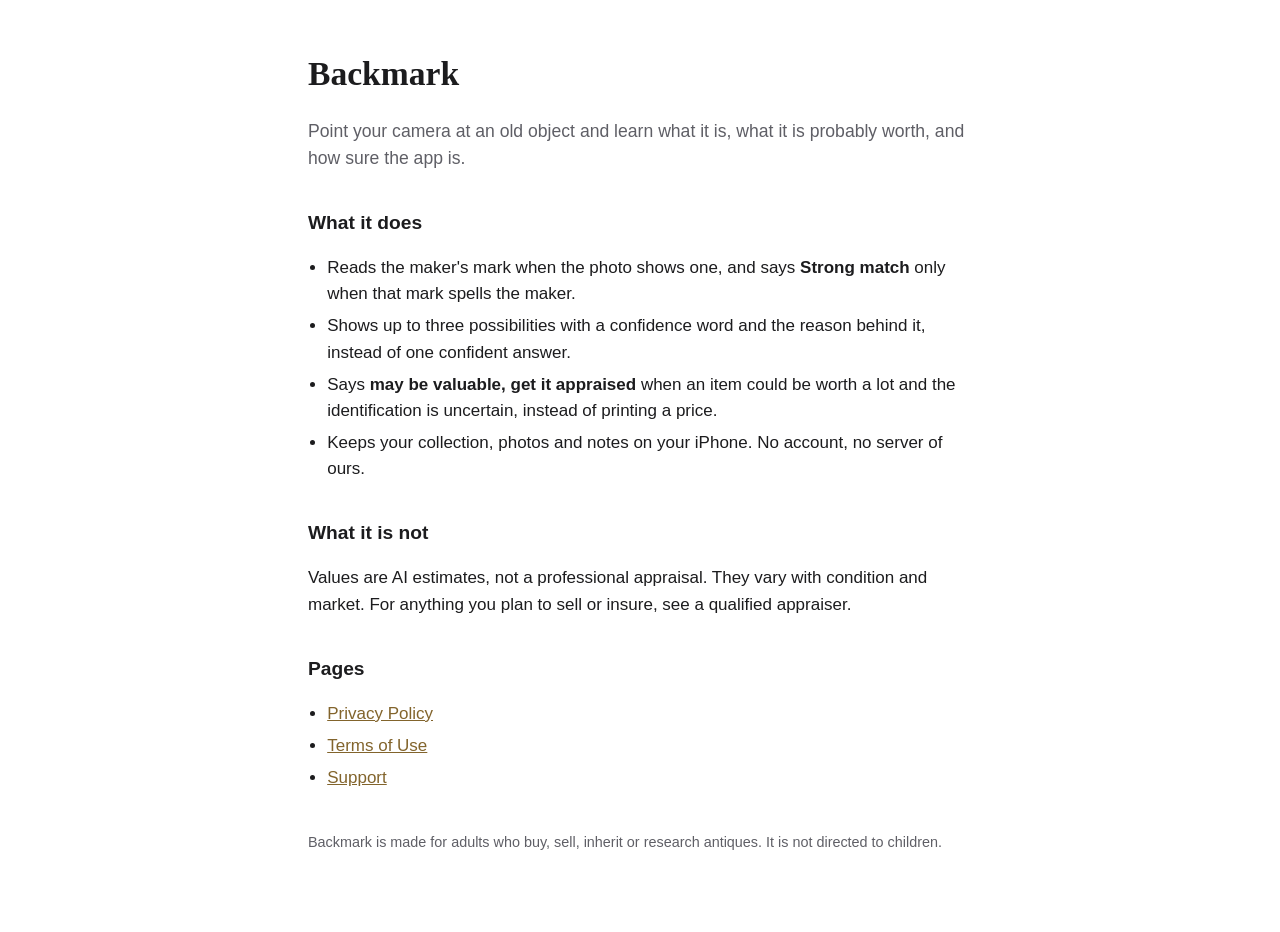
==== index.html @ 40e5ccbb "feat: add the Backmark website, privacy policy, terms and support pages Co-Authored-By: Claude Opus " ====
<!doctype html>
<html lang="en">
<head>
<meta charset="utf-8">
<meta name="viewport" content="width=device-width, initial-scale=1">
<title>Backmark: Antique Identifier</title>
<link rel="stylesheet" href="style.css">
</head>
<body>
<main>
  <h1>Backmark</h1>
  <p class="lead">Point your camera at an old object and learn what it is, what it is probably
  worth, and how sure the app is.</p>

  <h2>What it does</h2>
  <ul>
    <li>Reads the maker's mark when the photo shows one, and says <strong>Strong match</strong> only
      when that mark spells the maker.</li>
    <li>Shows up to three possibilities with a confidence word and the reason behind it, instead of
      one confident answer.</li>
    <li>Says <strong>may be valuable, get it appraised</strong> when an item could be worth a lot and
      the identification is uncertain, instead of printing a price.</li>
    <li>Keeps your collection, photos and notes on your iPhone. No account, no server of ours.</li>
  </ul>

  <h2>What it is not</h2>
  <p>Values are AI estimates, not a professional appraisal. They vary with condition and market.
  For anything you plan to sell or insure, see a qualified appraiser.</p>

  <h2>Pages</h2>
  <ul>
    <li><a href="privacy/">Privacy Policy</a></li>
    <li><a href="terms/">Terms of Use</a></li>
    <li><a href="support/">Support</a></li>
  </ul>

  <p class="footer">Backmark is made for adults who buy, sell, inherit or research antiques.
  It is not directed to children.</p>
</main>
</body>
</html>
---- style.css ----
:root {
  --ground: #ffffff;
  --text: #1c1c1e;
  --secondary: #5f5f66;
  --brass: #82642c;
  --rule: #e3e3e8;
}

@media (prefers-color-scheme: dark) {
  :root {
    --ground: #000000;
    --text: #f2f2f7;
    --secondary: #aeaeb2;
    --brass: #d4af6a;
    --rule: #2c2c2e;
  }
}

* { box-sizing: border-box; }

body {
  margin: 0;
  background: var(--ground);
  color: var(--text);
  font: 17px/1.55 -apple-system, BlinkMacSystemFont, "Segoe UI", Roboto, Helvetica, Arial, sans-serif;
  -webkit-text-size-adjust: 100%;
}

main {
  max-width: 44rem;
  margin: 0 auto;
  padding: 3rem 1.25rem 4rem;
}

h1 {
  font-family: "New York", Georgia, "Times New Roman", serif;
  font-size: 2.1rem;
  margin: 0 0 0.75rem;
}

h2 {
  font-size: 1.2rem;
  margin: 2.25rem 0 0.6rem;
}

h3 {
  font-size: 1rem;
  margin: 1.5rem 0 0.4rem;
}

p, li { color: var(--text); }

.lead { font-size: 1.1rem; color: var(--secondary); }

a { color: var(--brass); }

ul { padding-left: 1.2rem; }

li { margin: 0.35rem 0; }

table {
  border-collapse: collapse;
  width: 100%;
  margin: 1rem 0;
  font-size: 0.95rem;
}

th, td {
  text-align: left;
  padding: 0.5rem 0.6rem;
  border-bottom: 1px solid var(--rule);
  vertical-align: top;
}

.updated, .footer {
  color: var(--secondary);
  font-size: 0.9rem;
  margin-top: 2.5rem;
}

.back { display: inline-block; margin-bottom: 1.5rem; font-size: 0.95rem; }
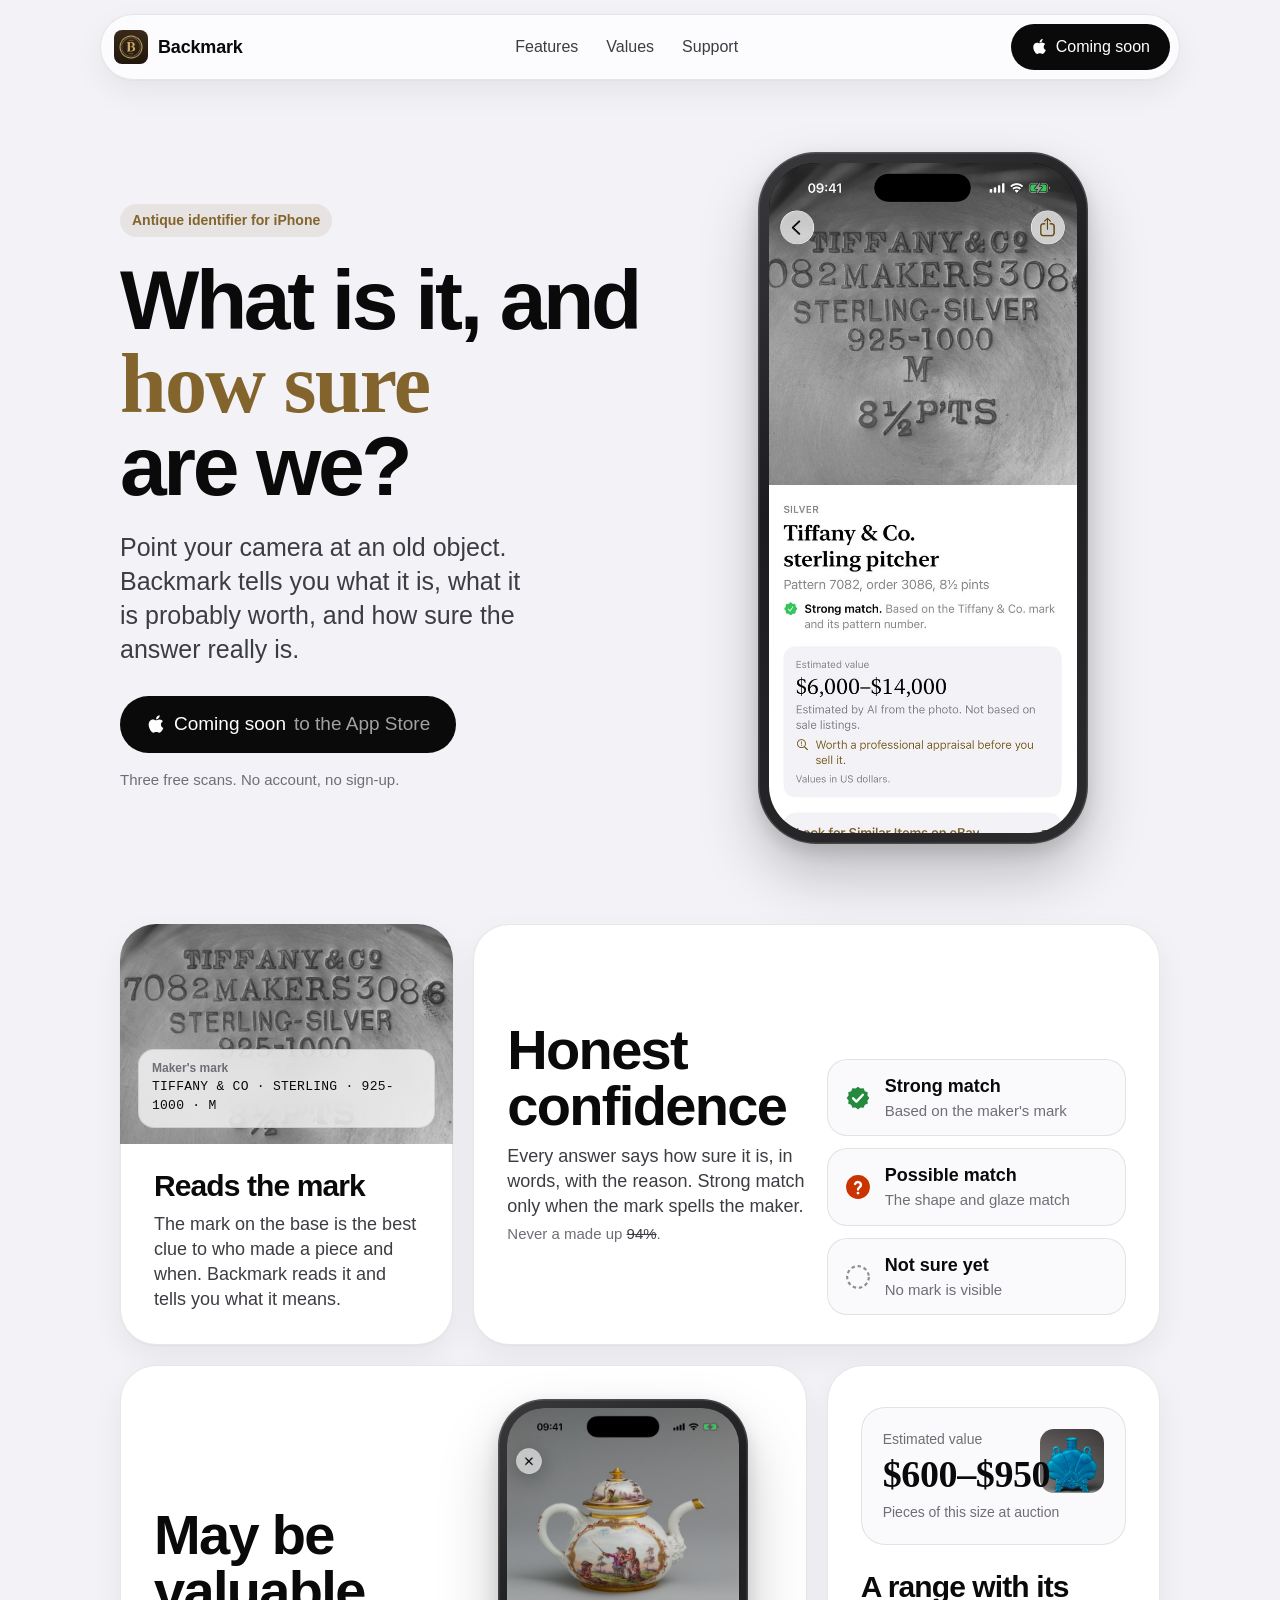
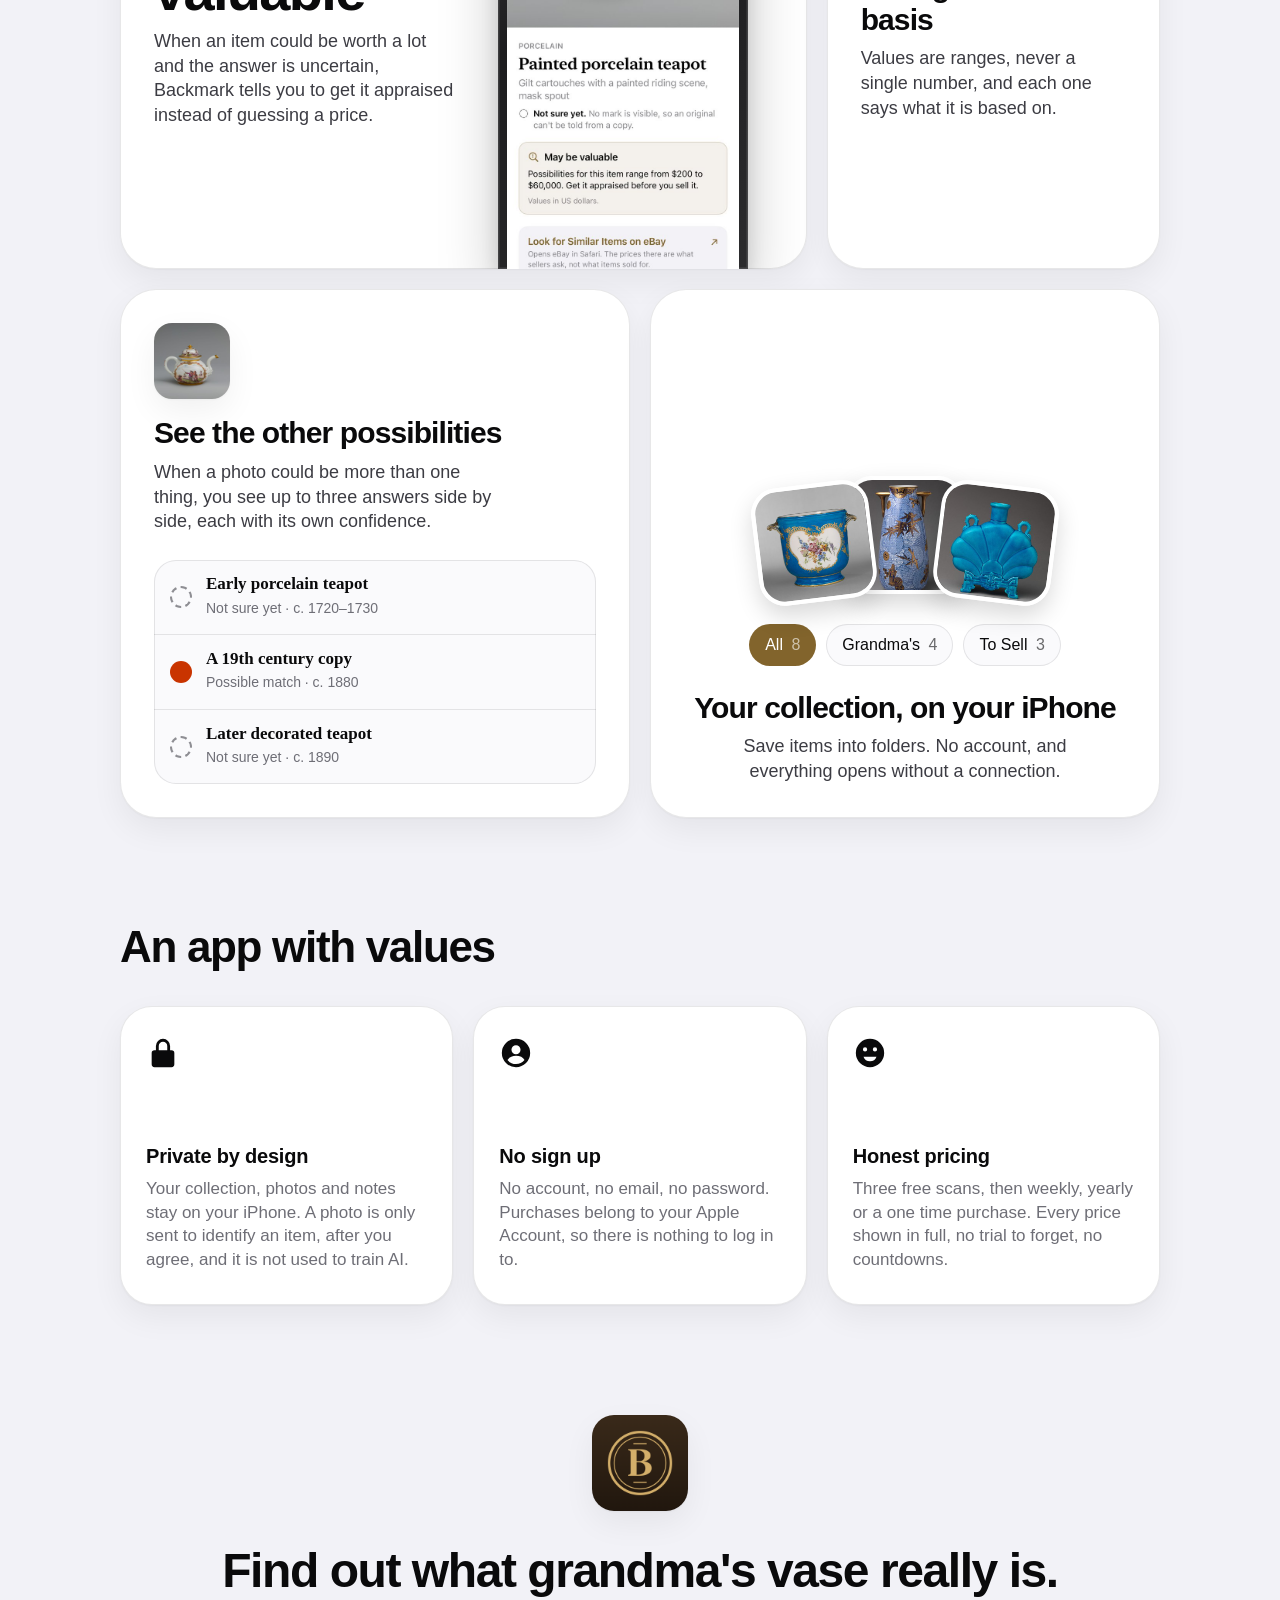
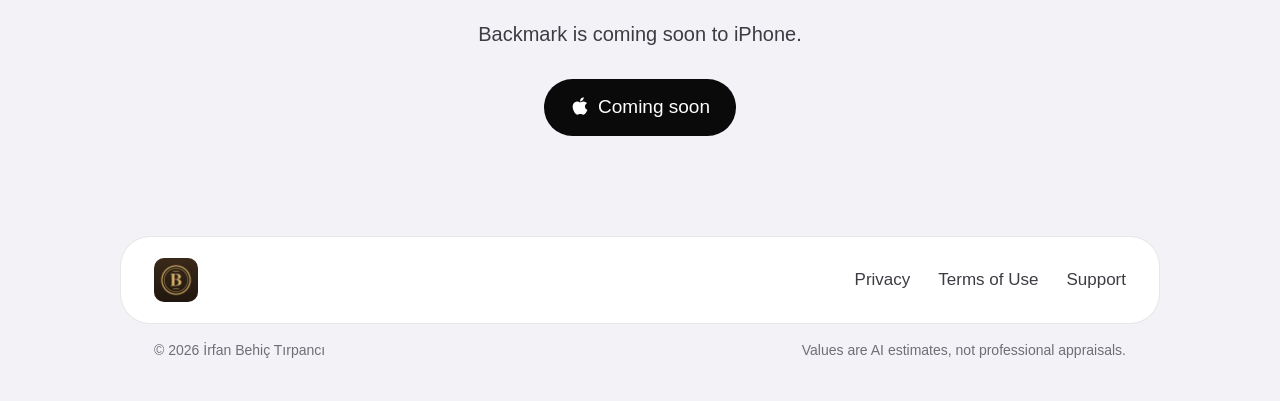
==== commit 8011947e: "feat: redesign the website with a hero, feature tiles and matching legal pages Co-Authored-By: Claud" ====
--- a/index.html
+++ b/index.html
@@ -1,41 +1,193 @@
 <!doctype html>
-<html lang="en">
+<html lang="en" class="no-js">
 <head>
 <meta charset="utf-8">
 <meta name="viewport" content="width=device-width, initial-scale=1">
 <title>Backmark: Antique Identifier</title>
-<link rel="stylesheet" href="style.css">
+<meta name="description" content="Point your camera at an old object and learn what it is, what it is probably worth, and how sure the app is. No account, and your collection stays on your iPhone.">
+<link rel="canonical" href="https://irfanbehic.github.io/backmark/">
+<meta name="theme-color" content="#f2f2f7" media="(prefers-color-scheme: light)">
+<meta name="theme-color" content="#000000" media="(prefers-color-scheme: dark)">
+<meta property="og:type" content="website">
+<meta property="og:title" content="Backmark: Antique Identifier">
+<meta property="og:description" content="What it is, what it is probably worth, and how sure the answer is.">
+<meta property="og:url" content="https://irfanbehic.github.io/backmark/">
+<meta property="og:image" content="https://irfanbehic.github.io/backmark/assets/icon-512.png">
+<meta name="twitter:card" content="summary">
+<link rel="icon" href="assets/icon-180.png" type="image/png">
+<link rel="apple-touch-icon" href="assets/icon-180.png">
+<link rel="stylesheet" href="assets/style.css">
+<script>document.documentElement.classList.remove("no-js")</script>
 </head>
 <body>
+
+<header class="nav">
+  <div class="nav__bar">
+    <a class="brand" href="./"><img src="assets/icon-180.png" alt="" width="34" height="34">Backmark</a>
+    <nav class="nav__links" aria-label="Main">
+      <a href="#features">Features</a>
+      <a href="#values">Values</a>
+      <a href="support/">Support</a>
+    </nav>
+    <span class="store" role="img" aria-label="Coming soon to the App Store">
+      <svg viewBox="0 0 384 512" aria-hidden="true"><path d="M318.7 268.7c-.2-36.7 16.4-64.4 50-84.8-18.8-26.9-47.2-41.7-84.7-44.6-35.5-2.8-74.3 20.7-88.5 20.7-15 0-49.4-19.7-76.4-19.7C63.3 141.2 4 184.8 4 273.5q0 39.3 14.4 81.2c12.8 36.7 59 126.7 107.2 125.2 25.2-.6 43-17.9 75.8-17.9 31.8 0 48.3 17.9 76.4 17.9 48.6-.7 90.4-82.5 102.6-119.3-65.2-30.7-61.7-90-61.7-91.9zm-56.6-164.2c27.3-32.4 24.8-61.9 24-72.5-24.1 1.4-52 16.4-67.9 34.9-17.5 19.8-27.8 44.3-25.6 71.9 26.1 2 49.9-11.4 69.5-34.3z"/></svg>
+      Coming soon
+    </span>
+  </div>
+</header>
+
 <main>
-  <h1>Backmark</h1>
-  <p class="lead">Point your camera at an old object and learn what it is, what it is probably
-  worth, and how sure the app is.</p>
 
-  <h2>What it does</h2>
-  <ul>
-    <li>Reads the maker's mark when the photo shows one, and says <strong>Strong match</strong> only
-      when that mark spells the maker.</li>
-    <li>Shows up to three possibilities with a confidence word and the reason behind it, instead of
-      one confident answer.</li>
-    <li>Says <strong>may be valuable, get it appraised</strong> when an item could be worth a lot and
-      the identification is uncertain, instead of printing a price.</li>
-    <li>Keeps your collection, photos and notes on your iPhone. No account, no server of ours.</li>
-  </ul>
+  <section class="hero">
+    <div class="shell hero__grid">
+      <div class="reveal">
+        <span class="eyebrow">Antique identifier for iPhone</span>
+        <h1>What is it, and <em>how sure</em> are&nbsp;we?</h1>
+        <p class="lead">Point your camera at an old object. Backmark tells you what it is, what it is probably worth, and how sure the answer really is.</p>
+        <span class="store store--large" role="img" aria-label="Coming soon to the App Store">
+          <svg viewBox="0 0 384 512" aria-hidden="true"><path d="M318.7 268.7c-.2-36.7 16.4-64.4 50-84.8-18.8-26.9-47.2-41.7-84.7-44.6-35.5-2.8-74.3 20.7-88.5 20.7-15 0-49.4-19.7-76.4-19.7C63.3 141.2 4 184.8 4 273.5q0 39.3 14.4 81.2c12.8 36.7 59 126.7 107.2 125.2 25.2-.6 43-17.9 75.8-17.9 31.8 0 48.3 17.9 76.4 17.9 48.6-.7 90.4-82.5 102.6-119.3-65.2-30.7-61.7-90-61.7-91.9zm-56.6-164.2c27.3-32.4 24.8-61.9 24-72.5-24.1 1.4-52 16.4-67.9 34.9-17.5 19.8-27.8 44.3-25.6 71.9 26.1 2 49.9-11.4 69.5-34.3z"/></svg>
+          Coming soon <small>to the App Store</small>
+        </span>
+        <p class="hero__note">Three free scans. No account, no sign-up.</p>
+      </div>
+      <div class="phone reveal" data-delay="120">
+        <img src="assets/shot-result.jpg" width="600" height="1304" alt="A result for a silver pitcher: Strong match, based on the maker's mark and its pattern number, with an estimated value of $6,000 to $14,000.">
+      </div>
+    </div>
+  </section>
 
-  <h2>What it is not</h2>
-  <p>Values are AI estimates, not a professional appraisal. They vary with condition and market.
-  For anything you plan to sell or insure, see a qualified appraiser.</p>
+  <section id="features" class="shell">
+    <div class="bento">
 
-  <h2>Pages</h2>
-  <ul>
-    <li><a href="privacy/">Privacy Policy</a></li>
-    <li><a href="terms/">Terms of Use</a></li>
-    <li><a href="support/">Support</a></li>
-  </ul>
+      <article class="tile tile--2 reveal">
+        <div class="mark">
+          <img src="assets/photo-mark.jpg" alt="" loading="lazy">
+          <div class="mark__read"><b>Maker's mark</b>TIFFANY &amp; CO · STERLING · 925-1000 · M</div>
+        </div>
+        <h3>Reads the mark</h3>
+        <p>The mark on the base is the best clue to who made a piece and when. Backmark reads it and tells you what it means.</p>
+      </article>
 
-  <p class="footer">Backmark is made for adults who buy, sell, inherit or research antiques.
-  It is not directed to children.</p>
+      <article class="tile tile--4 tile--split reveal" data-delay="80">
+        <div class="copy">
+          <h3 class="big">Honest confidence</h3>
+          <p>Every answer says how sure it is, in words, with the reason. Strong match only when the mark spells the maker.</p>
+          <span class="no-percent">Never a made up <s>94%</s>.</span>
+        </div>
+        <div class="words" aria-label="The three confidence words">
+          <div class="word word--strong">
+            <svg viewBox="0 0 24 24" aria-hidden="true"><path fill="currentColor" d="M12 1.5l2.3 1.8 2.9-.3 1.1 2.7 2.7 1.1-.3 2.9 1.8 2.3-1.8 2.3.3 2.9-2.7 1.1-1.1 2.7-2.9-.3L12 22.5l-2.3-1.8-2.9.3-1.1-2.7-2.7-1.1.3-2.9L1.5 12l1.8-2.3-.3-2.9 2.7-1.1 1.1-2.7 2.9.3z"/><path d="M7.5 12.3l3 3 6-6.3" fill="none" stroke="#fff" stroke-width="2.2" stroke-linecap="round" stroke-linejoin="round"/></svg>
+            <div><strong>Strong match</strong><span>Based on the maker's mark</span></div>
+          </div>
+          <div class="word word--possible">
+            <svg viewBox="0 0 24 24" aria-hidden="true"><circle cx="12" cy="12" r="11" fill="currentColor"/><path d="M9.3 9.2a2.8 2.8 0 015.4 1c0 1.9-2.7 2.3-2.7 4" fill="none" stroke="#fff" stroke-width="2.2" stroke-linecap="round"/><circle cx="12" cy="17.6" r="1.3" fill="#fff"/></svg>
+            <div><strong>Possible match</strong><span>The shape and glaze match</span></div>
+          </div>
+          <div class="word word--unsure">
+            <svg viewBox="0 0 24 24" aria-hidden="true"><circle cx="12" cy="12" r="10" fill="none" stroke="currentColor" stroke-width="2" stroke-dasharray="3.2 2.6"/></svg>
+            <div><strong>Not sure yet</strong><span>No mark is visible</span></div>
+          </div>
+        </div>
+      </article>
+
+      <article class="tile tile--4 tile--split reveal">
+        <div class="copy">
+          <h3 class="big">May be valuable</h3>
+          <p>When an item could be worth a lot and the answer is uncertain, Backmark tells you to get it appraised instead of guessing a price.</p>
+        </div>
+        <div class="phone phone--sm phone--crop">
+          <img src="assets/shot-appraisal.jpg" width="600" height="1304" alt="A result for a painted porcelain teapot: Not sure yet, with a card saying it may be valuable and should be appraised before selling." loading="lazy">
+        </div>
+      </article>
+
+      <article class="tile tile--2 reveal" data-delay="80">
+        <div class="value">
+          <img class="value__photo" src="assets/photo-flask.jpg" alt="" loading="lazy">
+          <div class="value__label">Estimated value</div>
+          <div class="value__range">$600–$950</div>
+          <div class="value__basis">Pieces of this size at auction</div>
+        </div>
+        <h3>A range with its basis</h3>
+        <p>Values are ranges, never a single number, and each one says what it is based on.</p>
+      </article>
+
+      <article class="tile tile--3 reveal">
+        <img class="cand-photo" src="assets/photo-teapot.jpg" alt="" loading="lazy">
+        <h3>See the other possibilities</h3>
+        <p>When a photo could be more than one thing, you see up to three answers side by side, each with its own confidence.</p>
+        <div class="candidates">
+          <div class="candidate"><i class="dot dot--unsure"></i><div><strong>Early porcelain teapot</strong><span>Not sure yet · c. 1720–1730</span></div></div>
+          <div class="candidate"><i class="dot dot--possible"></i><div><strong>A 19th century copy</strong><span>Possible match · c. 1880</span></div></div>
+          <div class="candidate"><i class="dot dot--unsure"></i><div><strong>Later decorated teapot</strong><span>Not sure yet · c. 1890</span></div></div>
+        </div>
+      </article>
+
+      <article class="tile tile--3 tile--center reveal" data-delay="80">
+        <div class="stack" aria-hidden="true">
+          <img src="assets/photo-bottle-cooler.jpg" alt="">
+          <img src="assets/photo-worcester-vase.jpg" alt="">
+          <img src="assets/photo-flask.jpg" alt="">
+        </div>
+        <div class="chips" aria-hidden="true">
+          <span class="chip chip--on">All <b>8</b></span>
+          <span class="chip">Grandma's <b>4</b></span>
+          <span class="chip">To Sell <b>3</b></span>
+        </div>
+        <h3>Your collection, on your iPhone</h3>
+        <p>Save items into folders. No account, and everything opens without a connection.</p>
+      </article>
+
+    </div>
+  </section>
+
+  <section id="values" class="shell">
+    <h2 class="section-title reveal">An app with values</h2>
+    <div class="values">
+      <article class="value-card reveal">
+        <svg viewBox="0 0 24 24" aria-hidden="true"><path fill="currentColor" d="M12 2a5 5 0 00-5 5v3H6a2 2 0 00-2 2v8a2 2 0 002 2h12a2 2 0 002-2v-8a2 2 0 00-2-2h-1V7a5 5 0 00-5-5zm-3 8V7a3 3 0 016 0v3z"/></svg>
+        <h3>Private by design</h3>
+        <p>Your collection, photos and notes stay on your iPhone. A photo is only sent to identify an item, after you agree, and it is not used to train AI.</p>
+      </article>
+      <article class="value-card reveal" data-delay="80">
+        <svg viewBox="0 0 24 24" aria-hidden="true"><path fill="currentColor" d="M12 2a10 10 0 100 20 10 10 0 000-20zm0 4.5a3.2 3.2 0 110 6.4 3.2 3.2 0 010-6.4zm0 13.3a7.8 7.8 0 01-6-2.8c.9-1.9 3.3-3 6-3s5.1 1.1 6 3a7.8 7.8 0 01-6 2.8z"/></svg>
+        <h3>No sign up</h3>
+        <p>No account, no email, no password. Purchases belong to your Apple Account, so there is nothing to log in to.</p>
+      </article>
+      <article class="value-card reveal" data-delay="160">
+        <svg viewBox="0 0 24 24" aria-hidden="true"><path fill="currentColor" d="M12 2a10 10 0 100 20 10 10 0 000-20zm-4.6 12.6h9.2a4.9 4.9 0 01-9.2 0zM8.5 8a1.5 1.5 0 110 3 1.5 1.5 0 010-3zm7 0a1.5 1.5 0 110 3 1.5 1.5 0 010-3z"/></svg>
+        <h3>Honest pricing</h3>
+        <p>Three free scans, then weekly, yearly or a one time purchase. Every price shown in full, no trial to forget, no countdowns.</p>
+      </article>
+    </div>
+  </section>
+
+  <section class="closing shell">
+    <img src="assets/icon-512.png" alt="" width="96" height="96" class="reveal">
+    <h2 class="reveal">Find out what grandma's vase really is.</h2>
+    <p class="reveal">Backmark is coming soon to iPhone.</p>
+    <span class="store store--large reveal" role="img" aria-label="Coming soon to the App Store">
+      <svg viewBox="0 0 384 512" aria-hidden="true"><path d="M318.7 268.7c-.2-36.7 16.4-64.4 50-84.8-18.8-26.9-47.2-41.7-84.7-44.6-35.5-2.8-74.3 20.7-88.5 20.7-15 0-49.4-19.7-76.4-19.7C63.3 141.2 4 184.8 4 273.5q0 39.3 14.4 81.2c12.8 36.7 59 126.7 107.2 125.2 25.2-.6 43-17.9 75.8-17.9 31.8 0 48.3 17.9 76.4 17.9 48.6-.7 90.4-82.5 102.6-119.3-65.2-30.7-61.7-90-61.7-91.9zm-56.6-164.2c27.3-32.4 24.8-61.9 24-72.5-24.1 1.4-52 16.4-67.9 34.9-17.5 19.8-27.8 44.3-25.6 71.9 26.1 2 49.9-11.4 69.5-34.3z"/></svg>
+      Coming soon
+    </span>
+  </section>
+
 </main>
+
+<footer class="footer shell">
+  <div class="footer__bar">
+    <a href="./" aria-label="Backmark home"><img src="assets/icon-180.png" alt="" width="44" height="44"></a>
+    <nav class="footer__links" aria-label="Legal">
+      <a href="privacy/">Privacy</a>
+      <a href="terms/">Terms of Use</a>
+      <a href="support/">Support</a>
+    </nav>
+  </div>
+  <div class="footer__note">
+    <span>© 2026 İrfan Behiç Tırpancı</span>
+    <span>Values are AI estimates, not professional appraisals.</span>
+  </div>
+</footer>
+
+<script src="assets/site.js"></script>
 </body>
 </html>
--- a/assets/style.css
+++ b/assets/style.css
@@ -0,0 +1,331 @@
+/* Backmark website. System fonts, Brass accent, light and dark, no trackers. */
+
+:root {
+  --page: #f2f2f7;
+  --card: #ffffff;
+  --card-soft: #fafafc;
+  --ink: #0a0a0b;
+  --ink-2: #3c3c43;
+  --ink-3: #6e6e76;
+  --rule: rgba(60, 60, 67, 0.12);
+  --brass: #82642c;
+  --brass-soft: rgba(130, 100, 44, 0.1);
+  --on-dark: #ffffff;
+  --button: #0a0a0b;
+  --button-ink: #ffffff;
+  --nav: rgba(255, 255, 255, 0.72);
+  --shadow: 0 1px 2px rgba(0, 0, 0, 0.04), 0 12px 32px rgba(0, 0, 0, 0.06);
+  --green: #248a3d;
+  --orange: #c93400;
+  --grey: #8e8e93;
+  --serif: "New York", ui-serif, "Iowan Old Style", Georgia, serif;
+  --sans: -apple-system, BlinkMacSystemFont, "SF Pro Text", "Inter", "Segoe UI", Roboto, Helvetica, Arial, sans-serif;
+  --mono: ui-monospace, "SF Mono", Menlo, Consolas, monospace;
+  color-scheme: light dark;
+}
+
+@media (prefers-color-scheme: dark) {
+  :root {
+    --page: #000000;
+    --card: #1c1c1e;
+    --card-soft: #161618;
+    --ink: #f5f5f7;
+    --ink-2: #d1d1d6;
+    --ink-3: #98989f;
+    --rule: rgba(235, 235, 245, 0.12);
+    --brass: #d4af6a;
+    --brass-soft: rgba(212, 175, 106, 0.14);
+    --button: #f5f5f7;
+    --button-ink: #0a0a0b;
+    --nav: rgba(28, 28, 30, 0.72);
+    --shadow: 0 1px 2px rgba(0, 0, 0, 0.5), 0 12px 32px rgba(0, 0, 0, 0.35);
+    --green: #30d158;
+    --orange: #ff9f0a;
+    --grey: #98989f;
+  }
+}
+
+* { box-sizing: border-box; }
+
+html { scroll-behavior: smooth; }
+
+body {
+  margin: 0;
+  background: var(--page);
+  color: var(--ink);
+  font: 17px/1.5 var(--sans);
+  -webkit-font-smoothing: antialiased;
+  -webkit-text-size-adjust: 100%;
+  overflow-x: hidden;
+}
+
+img { display: block; max-width: 100%; }
+
+a { color: inherit; }
+
+.shell { width: min(1040px, 100% - 32px); margin-inline: auto; }
+.shell--narrow { width: min(720px, 100% - 32px); }
+
+.visually-hidden {
+  position: absolute; width: 1px; height: 1px; overflow: hidden;
+  clip: rect(0 0 0 0); white-space: nowrap;
+}
+
+/* Navigation: a floating glass capsule */
+
+.nav {
+  position: sticky; top: 14px; z-index: 10;
+  margin-top: 14px;
+}
+
+.nav__bar {
+  display: flex; align-items: center; justify-content: space-between; gap: 16px;
+  width: min(1080px, 100% - 24px); margin-inline: auto;
+  padding: 10px 10px 10px 14px;
+  border-radius: 999px;
+  background: var(--nav);
+  -webkit-backdrop-filter: saturate(180%) blur(20px);
+  backdrop-filter: saturate(180%) blur(20px);
+  box-shadow: inset 0 0 0 1px var(--rule), var(--shadow);
+}
+
+.brand {
+  display: inline-flex; align-items: center; gap: 10px;
+  font-weight: 600; font-size: 18px; text-decoration: none; letter-spacing: -0.01em;
+}
+.brand img { width: 34px; height: 34px; border-radius: 8px; }
+
+.nav__links { display: flex; gap: 28px; }
+.nav__links a { text-decoration: none; color: var(--ink-2); font-size: 16px; }
+.nav__links a:hover { color: var(--ink); }
+
+.store {
+  display: inline-flex; align-items: center; gap: 8px;
+  padding: 11px 20px; border-radius: 999px;
+  background: var(--button); color: var(--button-ink);
+  font-weight: 500; font-size: 16px; text-decoration: none; white-space: nowrap;
+}
+.store svg { width: 17px; height: 17px; margin-top: -2px; fill: currentColor; }
+.store--large { padding: 14px 26px; font-size: 19px; }
+.store--large svg { width: 20px; height: 20px; }
+.store small { font-size: inherit; opacity: 0.62; font-weight: 400; }
+
+@media (max-width: 720px) {
+  .nav__links { display: none; }
+  .store small { display: none; }
+}
+
+/* Hero */
+
+.hero { padding: 72px 0 56px; }
+.hero__grid {
+  display: grid; grid-template-columns: 1.05fr 0.95fr; align-items: center; gap: 40px;
+}
+
+.eyebrow {
+  display: inline-flex; align-items: center; gap: 8px;
+  padding: 6px 12px; border-radius: 999px;
+  background: var(--brass-soft); color: var(--brass);
+  font-size: 14px; font-weight: 600; margin-bottom: 22px;
+}
+
+h1, h2, h3 { margin: 0; letter-spacing: -0.025em; }
+
+.hero h1 {
+  font-size: clamp(46px, 7vw, 84px); line-height: 0.98; font-weight: 800; letter-spacing: -0.04em;
+}
+.hero h1 em { font-family: var(--serif); font-style: normal; font-weight: 700; color: var(--brass); letter-spacing: -0.02em; }
+
+.hero .lead {
+  margin: 24px 0 30px; max-width: 30ch;
+  font-size: clamp(20px, 2.2vw, 25px); line-height: 1.35; color: var(--ink-2);
+}
+
+.hero__note { margin: 16px 0 0; font-size: 15px; color: var(--ink-3); }
+
+@media (max-width: 820px) {
+  .hero { padding-top: 40px; }
+  .hero__grid { grid-template-columns: 1fr; gap: 48px; }
+}
+
+/* Phone frame around a real simulator capture */
+
+.phone {
+  position: relative; width: min(330px, 78vw); margin-inline: auto;
+  padding: 11px; border-radius: 58px;
+  background: linear-gradient(145deg, #3a3a3c, #1c1c1e 40%, #2c2c2e);
+  box-shadow: inset 0 0 0 1.5px rgba(255, 255, 255, 0.14), 0 30px 60px rgba(0, 0, 0, 0.22), 0 8px 18px rgba(0, 0, 0, 0.12);
+}
+.phone img { width: 100%; height: auto; border-radius: 47px; aspect-ratio: 1206 / 2622; object-fit: cover; object-position: top; background: #000; }
+.phone--sm { width: 250px; padding: 9px; border-radius: 46px; }
+.phone--sm img { border-radius: 37px; }
+.phone--crop { height: 470px; align-self: end; overflow: hidden; border-bottom-left-radius: 0; border-bottom-right-radius: 0; padding-bottom: 0; }
+.phone--crop img { border-bottom-left-radius: 0; border-bottom-right-radius: 0; }
+
+/* Bento */
+
+.bento {
+  display: grid; grid-template-columns: repeat(6, 1fr); gap: 20px;
+  padding: 24px 0 40px;
+}
+
+.tile {
+  position: relative; overflow: hidden;
+  background: var(--card); border-radius: 36px;
+  box-shadow: inset 0 0 0 1px var(--rule), var(--shadow);
+  padding: 34px;
+  min-height: 380px;
+}
+.tile--2 { grid-column: span 2; }
+.tile--3 { grid-column: span 3; }
+.tile--4 { grid-column: span 4; }
+.tile--6 { grid-column: span 6; }
+
+.tile h3 { font-size: 30px; line-height: 1.08; font-weight: 800; letter-spacing: -0.03em; }
+.tile h3.big { font-size: clamp(38px, 4.6vw, 56px); line-height: 1; }
+.tile p { margin: 10px 0 0; color: var(--ink-2); font-size: 18px; line-height: 1.38; max-width: 34ch; }
+
+.tile--split { display: grid; grid-template-columns: 1fr 1fr; align-items: end; gap: 20px; padding-bottom: 0; }
+.tile--split .copy { align-self: center; padding-bottom: 34px; }
+
+.tile--center { display: flex; flex-direction: column; align-items: center; justify-content: flex-end; text-align: center; }
+.tile--center p { margin-inline: auto; }
+
+@media (max-width: 900px) {
+  .tile--2, .tile--3, .tile--4 { grid-column: span 6; }
+  .tile--split { grid-template-columns: 1fr; }
+  .tile--split .copy { padding-bottom: 0; }
+}
+
+@media (max-width: 520px) {
+  .tile { padding: 26px; border-radius: 30px; min-height: 0; }
+  .bento { gap: 14px; }
+}
+
+/* Tile visuals */
+
+.mark {
+  position: relative; margin: -34px -34px 26px; height: 220px; overflow: hidden;
+}
+.mark img { width: 100%; height: 100%; object-fit: cover; filter: grayscale(1) contrast(1.05); }
+.mark__read {
+  position: absolute; left: 18px; right: 18px; bottom: 16px;
+  padding: 12px 14px; border-radius: 16px;
+  background: var(--nav); -webkit-backdrop-filter: blur(16px); backdrop-filter: blur(16px);
+  box-shadow: inset 0 0 0 1px var(--rule);
+  font: 500 13px/1.45 var(--mono); letter-spacing: 0.02em; color: var(--ink);
+}
+.mark__read b { display: block; font: 600 12px var(--sans); color: var(--ink-3); letter-spacing: 0; margin-bottom: 3px; }
+
+.words { display: grid; gap: 12px; margin: 6px 0 30px; }
+.word {
+  display: flex; align-items: center; gap: 14px;
+  padding: 14px 18px; border-radius: 20px; background: var(--card-soft);
+  box-shadow: inset 0 0 0 1px var(--rule);
+}
+.word svg { width: 26px; height: 26px; flex: none; }
+.word strong { font-size: 18px; }
+.word span { color: var(--ink-3); font-size: 15px; display: block; }
+.word--strong svg { color: var(--green); }
+.word--possible svg { color: var(--orange); }
+.word--unsure svg { color: var(--grey); }
+.no-percent {
+  display: inline-block; margin-top: 4px; font-size: 15px; color: var(--ink-3);
+}
+.no-percent s { color: var(--ink-2); }
+
+.value {
+  margin: 8px 0 26px; padding: 22px; border-radius: 24px; background: var(--card-soft);
+  box-shadow: inset 0 0 0 1px var(--rule);
+}
+.value__label { font-size: 14px; color: var(--ink-3); }
+.value__range { white-space: nowrap; font: 700 clamp(30px, 3.2vw, 38px)/1.1 var(--serif); letter-spacing: -0.01em; margin: 4px 0 6px; }
+.value__basis { font-size: 14px; color: var(--ink-3); }
+.value__photo { width: 64px; height: 64px; border-radius: 14px; float: right; margin-left: 12px; }
+
+.candidates { display: grid; gap: 0; margin-top: 26px; border-radius: 22px; overflow: hidden; box-shadow: inset 0 0 0 1px var(--rule); background: var(--card-soft); }
+.candidate { display: flex; align-items: center; gap: 14px; padding: 14px 16px; border-top: 1px solid var(--rule); }
+.candidate:first-child { border-top: 0; }
+.dot { width: 22px; height: 22px; border-radius: 50%; flex: none; }
+.dot--possible { background: var(--orange); }
+.dot--unsure { border: 2px dashed var(--grey); }
+.cand-photo { width: 76px; height: 76px; border-radius: 18px; margin-bottom: 18px; box-shadow: var(--shadow); }
+.candidate strong { display: block; font: 600 17px/1.2 var(--serif); }
+.candidate span { font-size: 14px; color: var(--ink-3); }
+
+.chips { display: flex; flex-wrap: wrap; gap: 10px; justify-content: center; margin: 0 0 26px; }
+.chip { padding: 9px 16px; border-radius: 999px; background: var(--card-soft); box-shadow: inset 0 0 0 1px var(--rule); font-size: 16px; }
+.chip--on { background: var(--brass); color: #fff; box-shadow: none; }
+@media (prefers-color-scheme: dark) { .chip--on { color: #0a0a0b; } }
+.chip b { font-weight: 400; opacity: 0.6; margin-left: 4px; }
+
+.stack { display: flex; justify-content: center; margin: 10px 0 30px; }
+.stack img { width: 118px; height: 118px; border-radius: 26px; box-shadow: 0 10px 24px rgba(0,0,0,0.16); border: 4px solid var(--card); }
+.stack img + img { margin-left: -26px; }
+.stack img:nth-child(1) { transform: rotate(-7deg) translateY(8px); }
+.stack img:nth-child(3) { transform: rotate(7deg) translateY(8px); }
+
+/* Values */
+
+.section-title { font-size: clamp(32px, 4vw, 44px); font-weight: 800; letter-spacing: -0.03em; margin: 56px 0 26px; }
+
+.values { display: grid; grid-template-columns: repeat(3, 1fr); gap: 20px; }
+.value-card {
+  background: var(--card); border-radius: 32px; padding: 30px 26px 34px;
+  box-shadow: inset 0 0 0 1px var(--rule), var(--shadow);
+}
+.value-card svg { width: 34px; height: 34px; color: var(--ink); margin-bottom: 64px; }
+.value-card h3 { font-size: 20px; letter-spacing: -0.01em; }
+.value-card p { margin: 6px 0 0; color: var(--ink-3); font-size: 17px; line-height: 1.38; }
+
+@media (max-width: 820px) { .values { grid-template-columns: 1fr; } .value-card svg { margin-bottom: 28px; } }
+
+/* Closing call to action */
+
+.closing { text-align: center; padding: 110px 0 100px; }
+.closing img { width: 96px; height: 96px; border-radius: 22px; margin: 0 auto 24px; box-shadow: var(--shadow); }
+.closing h2 { font-size: clamp(32px, 4.4vw, 48px); font-weight: 800; letter-spacing: -0.03em; margin-bottom: 12px; }
+.closing p { color: var(--ink-2); font-size: 20px; margin: 0 auto 30px; max-width: 32ch; }
+
+/* Footer */
+
+.footer { padding-bottom: 40px; }
+.footer__bar {
+  display: flex; align-items: center; justify-content: space-between; gap: 20px; flex-wrap: wrap;
+  padding: 22px 34px; border-radius: 30px; background: var(--card);
+  box-shadow: inset 0 0 0 1px var(--rule);
+}
+.footer__bar img { width: 44px; height: 44px; border-radius: 10px; }
+.footer__links { display: flex; gap: 28px; flex-wrap: wrap; }
+.footer__links a { text-decoration: none; color: var(--ink-2); }
+.footer__links a:hover { color: var(--ink); }
+.footer__note { display: flex; justify-content: space-between; gap: 12px; flex-wrap: wrap; padding: 16px 34px 0; color: var(--ink-3); font-size: 14px; }
+
+/* Legal pages */
+
+.doc { padding: 64px 0 40px; }
+.doc__card { background: var(--card); border-radius: 36px; padding: clamp(28px, 5vw, 56px); box-shadow: inset 0 0 0 1px var(--rule), var(--shadow); }
+.doc h1 { font-size: clamp(38px, 5vw, 54px); font-weight: 800; letter-spacing: -0.035em; margin-bottom: 18px; }
+.doc h2 { font-size: 23px; letter-spacing: -0.015em; margin: 38px 0 8px; }
+.doc h3 { font-size: 18px; letter-spacing: -0.01em; margin: 26px 0 4px; }
+.doc p, .doc li { color: var(--ink-2); }
+.doc a { color: var(--brass); }
+.doc .lead { font-size: 21px; line-height: 1.4; color: var(--ink); }
+.doc table { width: 100%; border-collapse: collapse; margin: 14px 0; font-size: 15px; }
+.doc th, .doc td { text-align: left; padding: 10px 8px; border-bottom: 1px solid var(--rule); vertical-align: top; }
+.doc th { color: var(--ink-3); font-weight: 600; }
+.doc .updated { margin-top: 40px; font-size: 15px; color: var(--ink-3); }
+.table-wrap { overflow-x: auto; }
+
+/* Motion */
+
+.reveal { opacity: 0; transform: translateY(18px); transition: opacity 0.7s ease, transform 0.7s cubic-bezier(0.2, 0.7, 0.2, 1); }
+.reveal.is-in { opacity: 1; transform: none; }
+.no-js .reveal { opacity: 1; transform: none; }
+
+@media (prefers-reduced-motion: reduce) {
+  html { scroll-behavior: auto; }
+  .reveal { opacity: 1; transform: none; transition: none; }
+}
+
+:focus-visible { outline: 3px solid var(--brass); outline-offset: 3px; border-radius: 8px; }
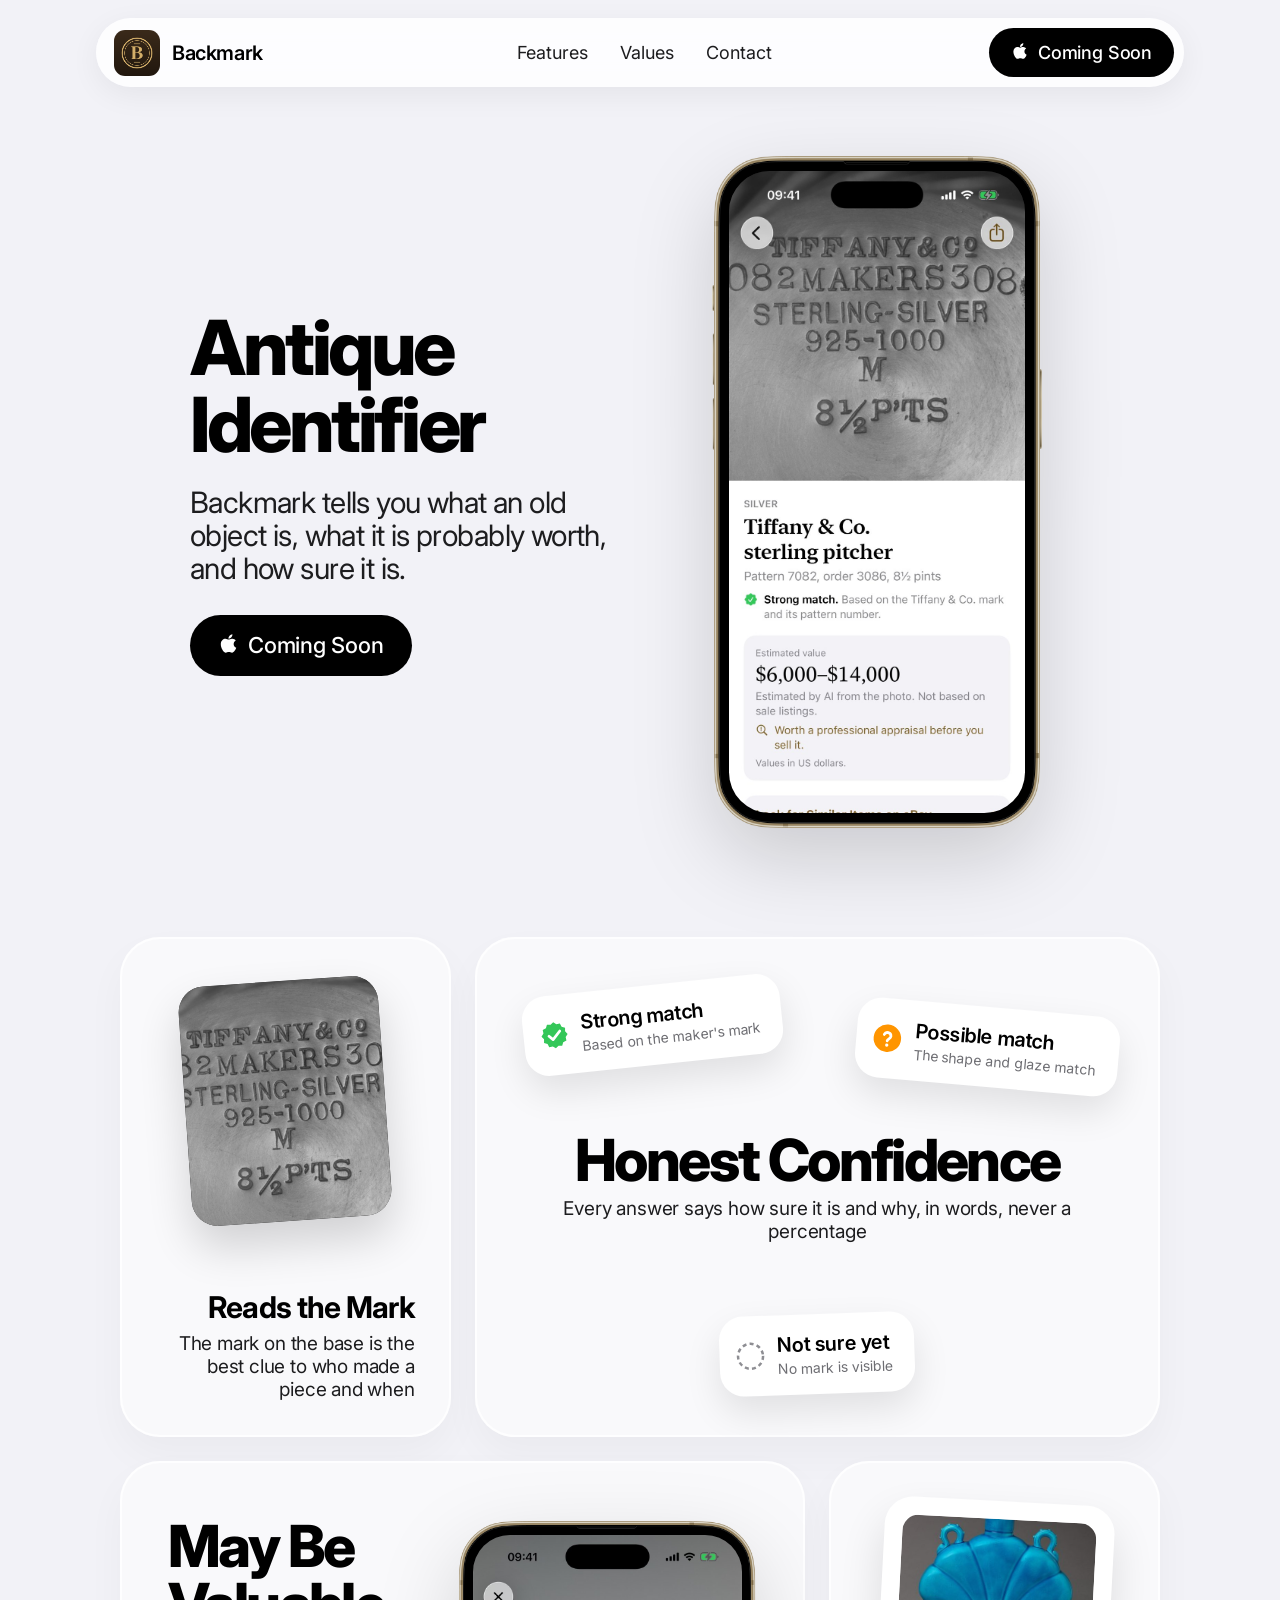
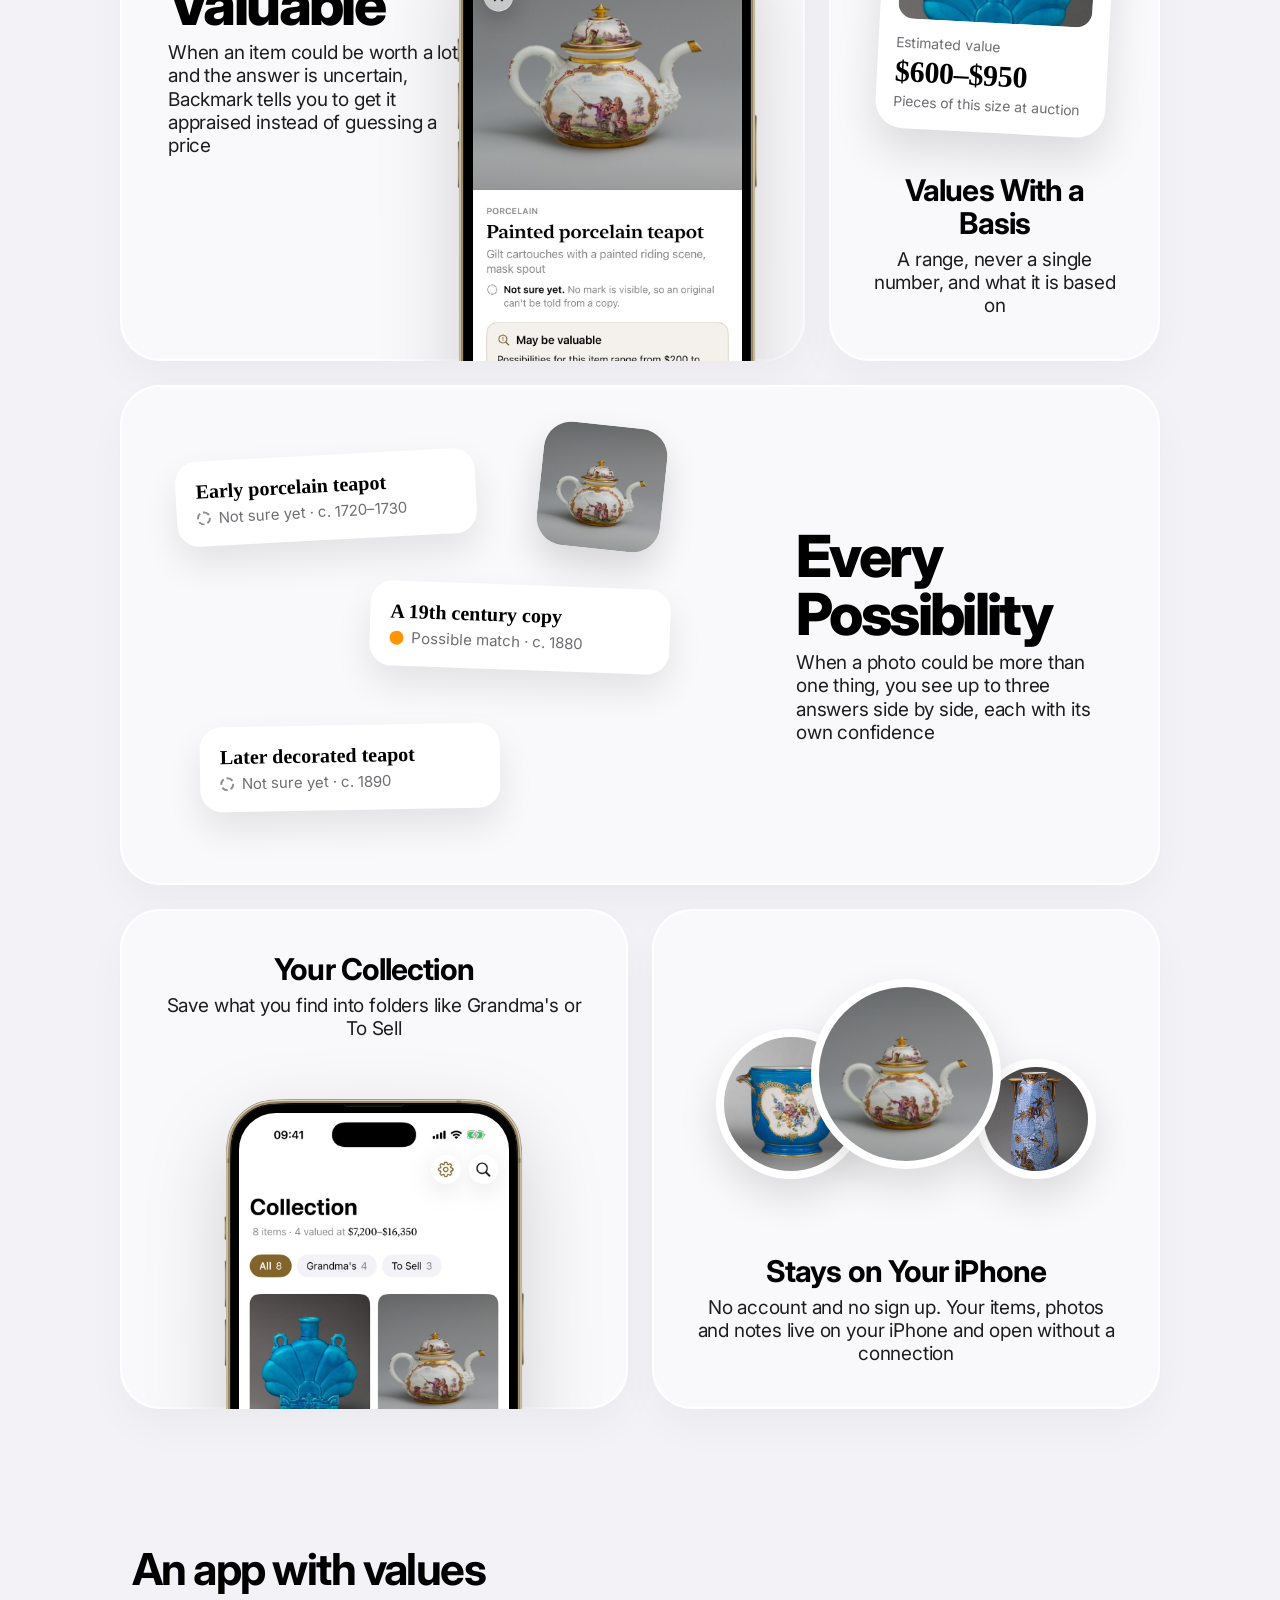
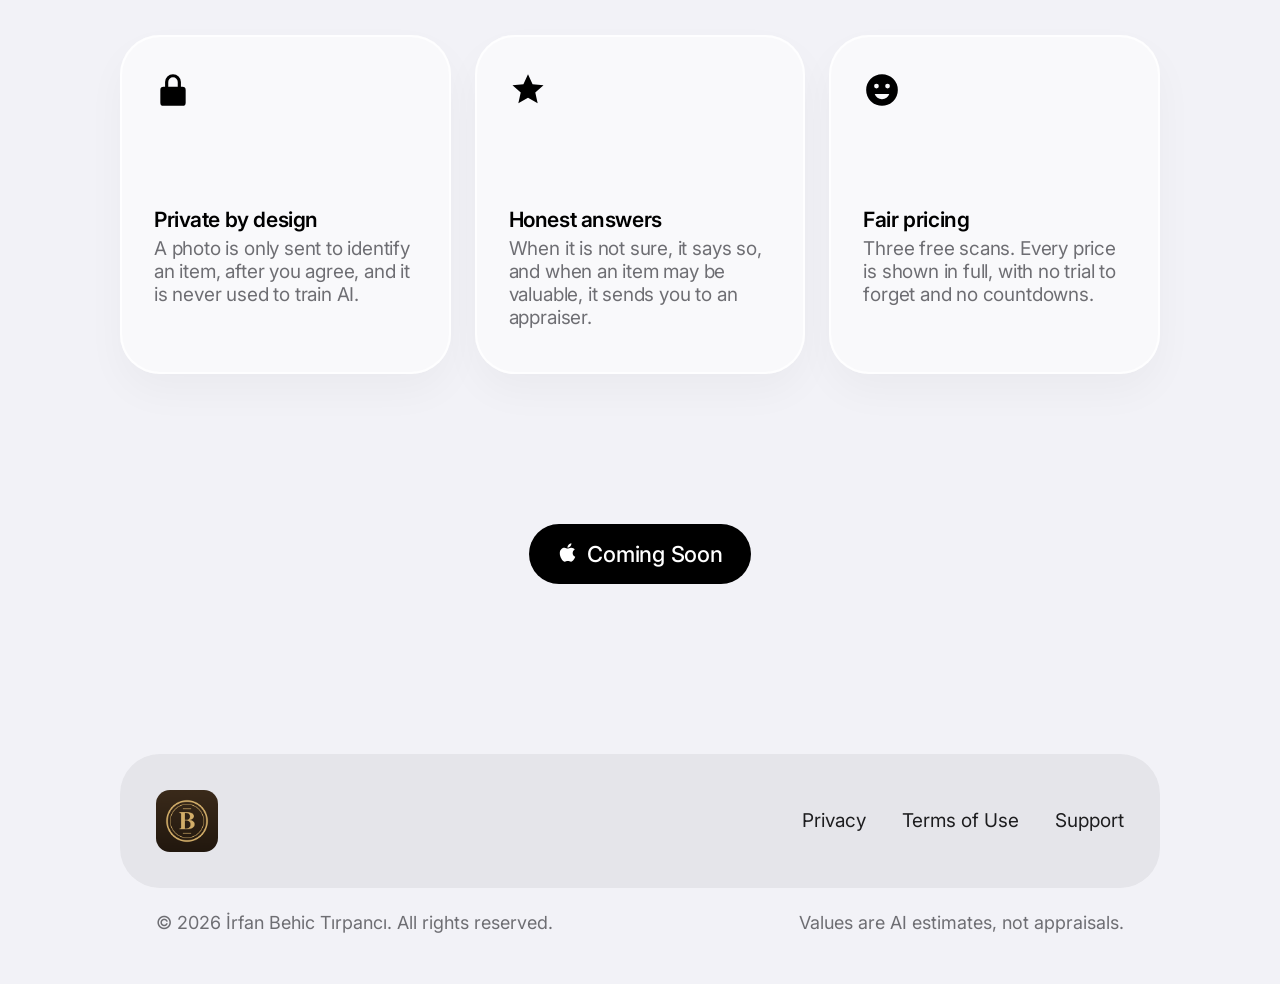
==== commit 97c29329: "feat: rebuild the site in light mode with a real iPhone frame and bento tiles Co-Authored-By: Claude" ====
--- a/index.html
+++ b/index.html
@@ -6,8 +6,7 @@
 <title>Backmark: Antique Identifier</title>
 <meta name="description" content="Point your camera at an old object and learn what it is, what it is probably worth, and how sure the app is. No account, and your collection stays on your iPhone.">
 <link rel="canonical" href="https://irfanbehic.github.io/backmark/">
-<meta name="theme-color" content="#f2f2f7" media="(prefers-color-scheme: light)">
-<meta name="theme-color" content="#000000" media="(prefers-color-scheme: dark)">
+<meta name="theme-color" content="#f2f2f7">
 <meta property="og:type" content="website">
 <meta property="og:title" content="Backmark: Antique Identifier">
 <meta property="og:description" content="What it is, what it is probably worth, and how sure the answer is.">
@@ -16,6 +15,9 @@
 <meta name="twitter:card" content="summary">
 <link rel="icon" href="assets/icon-180.png" type="image/png">
 <link rel="apple-touch-icon" href="assets/icon-180.png">
+<link rel="preconnect" href="https://fonts.googleapis.com">
+<link rel="preconnect" href="https://fonts.gstatic.com" crossorigin>
+<link href="https://fonts.googleapis.com/css2?family=Inter:wght@400;500;600;700;800&display=swap" rel="stylesheet">
 <link rel="stylesheet" href="assets/style.css">
 <script>document.documentElement.classList.remove("no-js")</script>
 </head>
@@ -23,15 +25,15 @@
 
 <header class="nav">
   <div class="nav__bar">
-    <a class="brand" href="./"><img src="assets/icon-180.png" alt="" width="34" height="34">Backmark</a>
+    <a class="brand" href="./"><img src="assets/icon-180.png" alt="" width="46" height="46">Backmark</a>
     <nav class="nav__links" aria-label="Main">
       <a href="#features">Features</a>
       <a href="#values">Values</a>
-      <a href="support/">Support</a>
+      <a href="support/">Contact</a>
     </nav>
-    <span class="store" role="img" aria-label="Coming soon to the App Store">
+    <span class="download nav__cta" role="img" aria-label="Coming soon to the App Store">
       <svg viewBox="0 0 384 512" aria-hidden="true"><path d="M318.7 268.7c-.2-36.7 16.4-64.4 50-84.8-18.8-26.9-47.2-41.7-84.7-44.6-35.5-2.8-74.3 20.7-88.5 20.7-15 0-49.4-19.7-76.4-19.7C63.3 141.2 4 184.8 4 273.5q0 39.3 14.4 81.2c12.8 36.7 59 126.7 107.2 125.2 25.2-.6 43-17.9 75.8-17.9 31.8 0 48.3 17.9 76.4 17.9 48.6-.7 90.4-82.5 102.6-119.3-65.2-30.7-61.7-90-61.7-91.9zm-56.6-164.2c27.3-32.4 24.8-61.9 24-72.5-24.1 1.4-52 16.4-67.9 34.9-17.5 19.8-27.8 44.3-25.6 71.9 26.1 2 49.9-11.4 69.5-34.3z"/></svg>
-      Coming soon
+      Coming Soon
     </span>
   </div>
 </header>
@@ -39,143 +41,146 @@
 <main>
 
   <section class="hero">
-    <div class="shell hero__grid">
+    <div class="hero__grid">
       <div class="reveal">
-        <span class="eyebrow">Antique identifier for iPhone</span>
-        <h1>What is it, and <em>how sure</em> are&nbsp;we?</h1>
-        <p class="lead">Point your camera at an old object. Backmark tells you what it is, what it is probably worth, and how sure the answer really is.</p>
-        <span class="store store--large" role="img" aria-label="Coming soon to the App Store">
+        <h1>Antique Identifier</h1>
+        <p>Backmark tells you what an old object is, what it is probably worth, and how sure it is.</p>
+        <span class="download download--large" role="img" aria-label="Coming soon to the App Store">
           <svg viewBox="0 0 384 512" aria-hidden="true"><path d="M318.7 268.7c-.2-36.7 16.4-64.4 50-84.8-18.8-26.9-47.2-41.7-84.7-44.6-35.5-2.8-74.3 20.7-88.5 20.7-15 0-49.4-19.7-76.4-19.7C63.3 141.2 4 184.8 4 273.5q0 39.3 14.4 81.2c12.8 36.7 59 126.7 107.2 125.2 25.2-.6 43-17.9 75.8-17.9 31.8 0 48.3 17.9 76.4 17.9 48.6-.7 90.4-82.5 102.6-119.3-65.2-30.7-61.7-90-61.7-91.9zm-56.6-164.2c27.3-32.4 24.8-61.9 24-72.5-24.1 1.4-52 16.4-67.9 34.9-17.5 19.8-27.8 44.3-25.6 71.9 26.1 2 49.9-11.4 69.5-34.3z"/></svg>
-          Coming soon <small>to the App Store</small>
+          Coming Soon
         </span>
-        <p class="hero__note">Three free scans. No account, no sign-up.</p>
       </div>
-      <div class="phone reveal" data-delay="120">
-        <img src="assets/shot-result.jpg" width="600" height="1304" alt="A result for a silver pitcher: Strong match, based on the maker's mark and its pattern number, with an estimated value of $6,000 to $14,000.">
+      <div class="iphone hero__phone reveal" data-delay="120">
+        <img class="bezel" src="assets/iphone.png" alt="" width="1022" height="2082">
+        <div class="iphone__screen"><img src="assets/shot-result.jpg" alt="A result for a silver pitcher: Strong match, based on the maker's mark and its pattern number, with an estimated value of $6,000 to $14,000."></div>
       </div>
     </div>
   </section>
 
-  <section id="features" class="shell">
+  <div id="features" class="wrap">
     <div class="bento">
 
-      <article class="tile tile--2 reveal">
-        <div class="mark">
-          <img src="assets/photo-mark.jpg" alt="" loading="lazy">
-          <div class="mark__read"><b>Maker's mark</b>TIFFANY &amp; CO · STERLING · 925-1000 · M</div>
-        </div>
-        <h3>Reads the mark</h3>
-        <p>The mark on the base is the best clue to who made a piece and when. Backmark reads it and tells you what it means.</p>
-      </article>
-
-      <article class="tile tile--4 tile--split reveal" data-delay="80">
-        <div class="copy">
-          <h3 class="big">Honest confidence</h3>
-          <p>Every answer says how sure it is, in words, with the reason. Strong match only when the mark spells the maker.</p>
-          <span class="no-percent">Never a made up <s>94%</s>.</span>
-        </div>
-        <div class="words" aria-label="The three confidence words">
-          <div class="word word--strong">
-            <svg viewBox="0 0 24 24" aria-hidden="true"><path fill="currentColor" d="M12 1.5l2.3 1.8 2.9-.3 1.1 2.7 2.7 1.1-.3 2.9 1.8 2.3-1.8 2.3.3 2.9-2.7 1.1-1.1 2.7-2.9-.3L12 22.5l-2.3-1.8-2.9.3-1.1-2.7-2.7-1.1.3-2.9L1.5 12l1.8-2.3-.3-2.9 2.7-1.1 1.1-2.7 2.9.3z"/><path d="M7.5 12.3l3 3 6-6.3" fill="none" stroke="#fff" stroke-width="2.2" stroke-linecap="round" stroke-linejoin="round"/></svg>
-            <div><strong>Strong match</strong><span>Based on the maker's mark</span></div>
-          </div>
-          <div class="word word--possible">
-            <svg viewBox="0 0 24 24" aria-hidden="true"><circle cx="12" cy="12" r="11" fill="currentColor"/><path d="M9.3 9.2a2.8 2.8 0 015.4 1c0 1.9-2.7 2.3-2.7 4" fill="none" stroke="#fff" stroke-width="2.2" stroke-linecap="round"/><circle cx="12" cy="17.6" r="1.3" fill="#fff"/></svg>
-            <div><strong>Possible match</strong><span>The shape and glaze match</span></div>
-          </div>
-          <div class="word word--unsure">
-            <svg viewBox="0 0 24 24" aria-hidden="true"><circle cx="12" cy="12" r="10" fill="none" stroke="currentColor" stroke-width="2" stroke-dasharray="3.2 2.6"/></svg>
-            <div><strong>Not sure yet</strong><span>No mark is visible</span></div>
-          </div>
+      <article class="tile span-4 reveal">
+        <div class="float mark-card"><img src="assets/photo-mark.jpg" alt="" loading="lazy"></div>
+        <div class="tile__copy at-bottom-right">
+          <h3>Reads the Mark</h3>
+          <p>The mark on the base is the best clue to who made a piece and when</p>
         </div>
       </article>
 
-      <article class="tile tile--4 tile--split reveal">
-        <div class="copy">
-          <h3 class="big">May be valuable</h3>
-          <p>When an item could be worth a lot and the answer is uncertain, Backmark tells you to get it appraised instead of guessing a price.</p>
+      <article class="tile span-8 reveal" data-delay="80">
+        <div class="pill pill--strong" aria-hidden="true">
+          <svg viewBox="0 0 24 24"><path fill="currentColor" d="M12 1.5l2.3 1.8 2.9-.3 1.1 2.7 2.7 1.1-.3 2.9 1.8 2.3-1.8 2.3.3 2.9-2.7 1.1-1.1 2.7-2.9-.3L12 22.5l-2.3-1.8-2.9.3-1.1-2.7-2.7-1.1.3-2.9L1.5 12l1.8-2.3-.3-2.9 2.7-1.1 1.1-2.7 2.9.3z"/><path d="M7.5 12.3l3 3 6-6.3" fill="none" stroke="#fff" stroke-width="2.2" stroke-linecap="round" stroke-linejoin="round"/></svg>
+          <span>Strong match<small>Based on the maker's mark</small></span>
         </div>
-        <div class="phone phone--sm phone--crop">
-          <img src="assets/shot-appraisal.jpg" width="600" height="1304" alt="A result for a painted porcelain teapot: Not sure yet, with a card saying it may be valuable and should be appraised before selling." loading="lazy">
+        <div class="pill pill--possible" aria-hidden="true">
+          <svg viewBox="0 0 24 24"><circle cx="12" cy="12" r="11" fill="currentColor"/><path d="M9.3 9.2a2.8 2.8 0 015.4 1c0 1.9-2.7 2.3-2.7 4" fill="none" stroke="#fff" stroke-width="2.2" stroke-linecap="round"/><circle cx="12" cy="17.6" r="1.3" fill="#fff"/></svg>
+          <span>Possible match<small>The shape and glaze match</small></span>
+        </div>
+        <div class="pill pill--unsure" aria-hidden="true">
+          <svg viewBox="0 0 24 24"><circle cx="12" cy="12" r="10" fill="none" stroke="currentColor" stroke-width="2" stroke-dasharray="3.2 2.6"/></svg>
+          <span>Not sure yet<small>No mark is visible</small></span>
+        </div>
+        <div class="tile__copy at-center">
+          <h3 class="xl">Honest Confidence</h3>
+          <p>Every answer says how sure it is and why, in words, never a percentage</p>
         </div>
       </article>
 
-      <article class="tile tile--2 reveal" data-delay="80">
-        <div class="value">
-          <img class="value__photo" src="assets/photo-flask.jpg" alt="" loading="lazy">
-          <div class="value__label">Estimated value</div>
-          <div class="value__range">$600–$950</div>
-          <div class="value__basis">Pieces of this size at auction</div>
+      <article class="tile tile--phone span-8 reveal">
+        <div class="tile__copy at-top-left">
+          <h3 class="xl">May Be Valuable</h3>
+          <p>When an item could be worth a lot and the answer is uncertain, Backmark tells you to get it appraised instead of guessing a price</p>
         </div>
-        <h3>A range with its basis</h3>
-        <p>Values are ranges, never a single number, and each one says what it is based on.</p>
-      </article>
-
-      <article class="tile tile--3 reveal">
-        <img class="cand-photo" src="assets/photo-teapot.jpg" alt="" loading="lazy">
-        <h3>See the other possibilities</h3>
-        <p>When a photo could be more than one thing, you see up to three answers side by side, each with its own confidence.</p>
-        <div class="candidates">
-          <div class="candidate"><i class="dot dot--unsure"></i><div><strong>Early porcelain teapot</strong><span>Not sure yet · c. 1720–1730</span></div></div>
-          <div class="candidate"><i class="dot dot--possible"></i><div><strong>A 19th century copy</strong><span>Possible match · c. 1880</span></div></div>
-          <div class="candidate"><i class="dot dot--unsure"></i><div><strong>Later decorated teapot</strong><span>Not sure yet · c. 1890</span></div></div>
+        <div class="iphone phone-peek">
+          <img class="bezel" src="assets/iphone.png" alt="" loading="lazy">
+          <div class="iphone__screen"><img src="assets/shot-appraisal.jpg" alt="A painted porcelain teapot marked Not sure yet, with a card saying it may be valuable and should be appraised." loading="lazy"></div>
         </div>
       </article>
 
-      <article class="tile tile--3 tile--center reveal" data-delay="80">
-        <div class="stack" aria-hidden="true">
-          <img src="assets/photo-bottle-cooler.jpg" alt="">
-          <img src="assets/photo-worcester-vase.jpg" alt="">
+      <article class="tile span-4 reveal" data-delay="80">
+        <div class="price-card" aria-hidden="true">
           <img src="assets/photo-flask.jpg" alt="">
+          <span>Estimated value</span>
+          <strong>$600–$950</strong>
+          <span>Pieces of this size at auction</span>
         </div>
-        <div class="chips" aria-hidden="true">
-          <span class="chip chip--on">All <b>8</b></span>
-          <span class="chip">Grandma's <b>4</b></span>
-          <span class="chip">To Sell <b>3</b></span>
+        <div class="tile__copy at-bottom-center">
+          <h3>Values With a Basis</h3>
+          <p>A range, never a single number, and what it is based on</p>
         </div>
-        <h3>Your collection, on your iPhone</h3>
-        <p>Save items into folders. No account, and everything opens without a connection.</p>
+      </article>
+
+      <article class="tile tile--cands span-12 reveal">
+        <img class="cand-photo" src="assets/photo-teapot.jpg" alt="" loading="lazy">
+        <div class="cand cand--a" aria-hidden="true"><strong>Early porcelain teapot</strong><span><i class="dot-unsure"></i>Not sure yet · c. 1720–1730</span></div>
+        <div class="cand cand--b" aria-hidden="true"><strong>A 19th century copy</strong><span><i class="dot-possible"></i>Possible match · c. 1880</span></div>
+        <div class="cand cand--c" aria-hidden="true"><strong>Later decorated teapot</strong><span><i class="dot-unsure"></i>Not sure yet · c. 1890</span></div>
+        <div class="tile__copy at-right">
+          <h3 class="xl">Every Possibility</h3>
+          <p>When a photo could be more than one thing, you see up to three answers side by side, each with its own confidence</p>
+        </div>
+      </article>
+
+      <article class="tile tile--phone span-6 reveal">
+        <div class="tile__copy at-top-center">
+          <h3>Your Collection</h3>
+          <p>Save what you find into folders like Grandma's or To Sell</p>
+        </div>
+        <div class="iphone phone-peek phone-peek--center">
+          <img class="bezel" src="assets/iphone.png" alt="" loading="lazy">
+          <div class="iphone__screen"><img src="assets/shot-collection.jpg" alt="The collection with eight items and the folders Grandma's and To Sell." loading="lazy"></div>
+        </div>
+      </article>
+
+      <article class="tile span-6 reveal" data-delay="80">
+        <div class="circles" aria-hidden="true">
+          <div class="circle circle--1"><img src="assets/photo-bottle-cooler.jpg" alt=""></div>
+          <div class="circle circle--2"><img src="assets/photo-teapot.jpg" alt=""></div>
+          <div class="circle circle--3"><img src="assets/photo-worcester-vase.jpg" alt=""></div>
+        </div>
+        <div class="tile__copy at-bottom-center">
+          <h3>Stays on Your iPhone</h3>
+          <p>No account and no sign up. Your items, photos and notes live on your iPhone and open without a connection</p>
+        </div>
       </article>
 
     </div>
-  </section>
+  </div>
 
-  <section id="values" class="shell">
-    <h2 class="section-title reveal">An app with values</h2>
+  <section id="values" class="wrap">
+    <h2 class="values-title reveal">An app with values</h2>
     <div class="values">
-      <article class="value-card reveal">
-        <svg viewBox="0 0 24 24" aria-hidden="true"><path fill="currentColor" d="M12 2a5 5 0 00-5 5v3H6a2 2 0 00-2 2v8a2 2 0 002 2h12a2 2 0 002-2v-8a2 2 0 00-2-2h-1V7a5 5 0 00-5-5zm-3 8V7a3 3 0 016 0v3z"/></svg>
+      <article class="value reveal">
+        <svg viewBox="0 0 24 24" aria-hidden="true"><path d="M12 2a5 5 0 00-5 5v3H6a2 2 0 00-2 2v8a2 2 0 002 2h12a2 2 0 002-2v-8a2 2 0 00-2-2h-1V7a5 5 0 00-5-5zm-3 8V7a3 3 0 016 0v3z"/></svg>
         <h3>Private by design</h3>
-        <p>Your collection, photos and notes stay on your iPhone. A photo is only sent to identify an item, after you agree, and it is not used to train AI.</p>
+        <p>A photo is only sent to identify an item, after you agree, and it is never used to train AI.</p>
       </article>
-      <article class="value-card reveal" data-delay="80">
-        <svg viewBox="0 0 24 24" aria-hidden="true"><path fill="currentColor" d="M12 2a10 10 0 100 20 10 10 0 000-20zm0 4.5a3.2 3.2 0 110 6.4 3.2 3.2 0 010-6.4zm0 13.3a7.8 7.8 0 01-6-2.8c.9-1.9 3.3-3 6-3s5.1 1.1 6 3a7.8 7.8 0 01-6 2.8z"/></svg>
-        <h3>No sign up</h3>
-        <p>No account, no email, no password. Purchases belong to your Apple Account, so there is nothing to log in to.</p>
+      <article class="value reveal" data-delay="80">
+        <svg viewBox="0 0 24 24" aria-hidden="true"><path d="M12 2l2.9 6.3 6.9.7-5.2 4.6 1.5 6.8L12 16.9l-6.1 3.5 1.5-6.8L2.2 9l6.9-.7z"/></svg>
+        <h3>Honest answers</h3>
+        <p>When it is not sure, it says so, and when an item may be valuable, it sends you to an appraiser.</p>
       </article>
-      <article class="value-card reveal" data-delay="160">
-        <svg viewBox="0 0 24 24" aria-hidden="true"><path fill="currentColor" d="M12 2a10 10 0 100 20 10 10 0 000-20zm-4.6 12.6h9.2a4.9 4.9 0 01-9.2 0zM8.5 8a1.5 1.5 0 110 3 1.5 1.5 0 010-3zm7 0a1.5 1.5 0 110 3 1.5 1.5 0 010-3z"/></svg>
-        <h3>Honest pricing</h3>
-        <p>Three free scans, then weekly, yearly or a one time purchase. Every price shown in full, no trial to forget, no countdowns.</p>
+      <article class="value reveal" data-delay="160">
+        <svg viewBox="0 0 24 24" aria-hidden="true"><path d="M12 2a10 10 0 100 20 10 10 0 000-20zm-4.6 12.6h9.2a4.9 4.9 0 01-9.2 0zM8.5 8a1.5 1.5 0 110 3 1.5 1.5 0 010-3zm7 0a1.5 1.5 0 110 3 1.5 1.5 0 010-3z"/></svg>
+        <h3>Fair pricing</h3>
+        <p>Three free scans. Every price is shown in full, with no trial to forget and no countdowns.</p>
       </article>
     </div>
   </section>
 
-  <section class="closing shell">
-    <img src="assets/icon-512.png" alt="" width="96" height="96" class="reveal">
-    <h2 class="reveal">Find out what grandma's vase really is.</h2>
-    <p class="reveal">Backmark is coming soon to iPhone.</p>
-    <span class="store store--large reveal" role="img" aria-label="Coming soon to the App Store">
+  <section class="closing">
+    <span class="download download--large" role="img" aria-label="Coming soon to the App Store">
       <svg viewBox="0 0 384 512" aria-hidden="true"><path d="M318.7 268.7c-.2-36.7 16.4-64.4 50-84.8-18.8-26.9-47.2-41.7-84.7-44.6-35.5-2.8-74.3 20.7-88.5 20.7-15 0-49.4-19.7-76.4-19.7C63.3 141.2 4 184.8 4 273.5q0 39.3 14.4 81.2c12.8 36.7 59 126.7 107.2 125.2 25.2-.6 43-17.9 75.8-17.9 31.8 0 48.3 17.9 76.4 17.9 48.6-.7 90.4-82.5 102.6-119.3-65.2-30.7-61.7-90-61.7-91.9zm-56.6-164.2c27.3-32.4 24.8-61.9 24-72.5-24.1 1.4-52 16.4-67.9 34.9-17.5 19.8-27.8 44.3-25.6 71.9 26.1 2 49.9-11.4 69.5-34.3z"/></svg>
-      Coming soon
+      Coming Soon
     </span>
   </section>
 
 </main>
 
-<footer class="footer shell">
+<footer class="wrap">
   <div class="footer__bar">
-    <a href="./" aria-label="Backmark home"><img src="assets/icon-180.png" alt="" width="44" height="44"></a>
+    <a href="./" aria-label="Backmark home"><img src="assets/icon-180.png" alt="" width="62" height="62"></a>
     <nav class="footer__links" aria-label="Legal">
       <a href="privacy/">Privacy</a>
       <a href="terms/">Terms of Use</a>
@@ -183,8 +188,8 @@
     </nav>
   </div>
   <div class="footer__note">
-    <span>© 2026 İrfan Behiç Tırpancı</span>
-    <span>Values are AI estimates, not professional appraisals.</span>
+    <span>© 2026 İrfan Behic Tırpancı. All rights reserved.</span>
+    <span>Values are AI estimates, not appraisals.</span>
   </div>
 </footer>
 
--- a/assets/style.css
+++ b/assets/style.css
@@ -1,48 +1,20 @@
-/* Backmark website. System fonts, Brass accent, light and dark, no trackers. */
+/* Backmark website. Light only, Inter, one Brass accent, no trackers. */
 
 :root {
   --page: #f2f2f7;
-  --card: #ffffff;
-  --card-soft: #fafafc;
-  --ink: #0a0a0b;
-  --ink-2: #3c3c43;
-  --ink-3: #6e6e76;
-  --rule: rgba(60, 60, 67, 0.12);
+  --card: #f9f9fb;
+  --card-edge: rgba(255, 255, 255, 0.9);
+  --ink: #000000;
+  --ink-2: #1d1d1f;
+  --muted: #6e6e73;
   --brass: #82642c;
-  --brass-soft: rgba(130, 100, 44, 0.1);
-  --on-dark: #ffffff;
-  --button: #0a0a0b;
-  --button-ink: #ffffff;
-  --nav: rgba(255, 255, 255, 0.72);
-  --shadow: 0 1px 2px rgba(0, 0, 0, 0.04), 0 12px 32px rgba(0, 0, 0, 0.06);
-  --green: #248a3d;
-  --orange: #c93400;
+  --green: #34c759;
+  --orange: #ff9500;
   --grey: #8e8e93;
-  --serif: "New York", ui-serif, "Iowan Old Style", Georgia, serif;
-  --sans: -apple-system, BlinkMacSystemFont, "SF Pro Text", "Inter", "Segoe UI", Roboto, Helvetica, Arial, sans-serif;
-  --mono: ui-monospace, "SF Mono", Menlo, Consolas, monospace;
-  color-scheme: light dark;
-}
-
-@media (prefers-color-scheme: dark) {
-  :root {
-    --page: #000000;
-    --card: #1c1c1e;
-    --card-soft: #161618;
-    --ink: #f5f5f7;
-    --ink-2: #d1d1d6;
-    --ink-3: #98989f;
-    --rule: rgba(235, 235, 245, 0.12);
-    --brass: #d4af6a;
-    --brass-soft: rgba(212, 175, 106, 0.14);
-    --button: #f5f5f7;
-    --button-ink: #0a0a0b;
-    --nav: rgba(28, 28, 30, 0.72);
-    --shadow: 0 1px 2px rgba(0, 0, 0, 0.5), 0 12px 32px rgba(0, 0, 0, 0.35);
-    --green: #30d158;
-    --orange: #ff9f0a;
-    --grey: #98989f;
-  }
+  --footer: #e5e5ea;
+  --font: "Inter", -apple-system, BlinkMacSystemFont, "Segoe UI", Helvetica, Arial, sans-serif;
+  --serif: "New York", ui-serif, Georgia, serif;
+  color-scheme: light;
 }
 
 * { box-sizing: border-box; }
@@ -53,279 +25,242 @@
   margin: 0;
   background: var(--page);
   color: var(--ink);
-  font: 17px/1.5 var(--sans);
+  font: 400 18px/1.4 var(--font);
   -webkit-font-smoothing: antialiased;
   -webkit-text-size-adjust: 100%;
   overflow-x: hidden;
 }
 
 img { display: block; max-width: 100%; }
-
 a { color: inherit; }
-
-.shell { width: min(1040px, 100% - 32px); margin-inline: auto; }
-.shell--narrow { width: min(720px, 100% - 32px); }
-
-.visually-hidden {
-  position: absolute; width: 1px; height: 1px; overflow: hidden;
-  clip: rect(0 0 0 0); white-space: nowrap;
-}
-
-/* Navigation: a floating glass capsule */
-
-.nav {
-  position: sticky; top: 14px; z-index: 10;
-  margin-top: 14px;
-}
-
+h1, h2, h3, p { margin: 0; }
+
+.wrap { width: min(1040px, 100% - 32px); margin-inline: auto; }
+
+/* Navigation */
+
+.nav { position: sticky; top: 0; z-index: 20; padding: 18px 16px 0; }
 .nav__bar {
-  display: flex; align-items: center; justify-content: space-between; gap: 16px;
-  width: min(1080px, 100% - 24px); margin-inline: auto;
-  padding: 10px 10px 10px 14px;
-  border-radius: 999px;
-  background: var(--nav);
+  display: grid; grid-template-columns: 1fr auto 1fr; align-items: center;
+  width: min(1088px, 100%); margin-inline: auto;
+  padding: 10px 10px 10px 18px; border-radius: 999px;
+  background: rgba(255, 255, 255, 0.82);
   -webkit-backdrop-filter: saturate(180%) blur(20px);
   backdrop-filter: saturate(180%) blur(20px);
-  box-shadow: inset 0 0 0 1px var(--rule), var(--shadow);
-}
-
-.brand {
-  display: inline-flex; align-items: center; gap: 10px;
-  font-weight: 600; font-size: 18px; text-decoration: none; letter-spacing: -0.01em;
-}
-.brand img { width: 34px; height: 34px; border-radius: 8px; }
-
-.nav__links { display: flex; gap: 28px; }
-.nav__links a { text-decoration: none; color: var(--ink-2); font-size: 16px; }
-.nav__links a:hover { color: var(--ink); }
-
-.store {
-  display: inline-flex; align-items: center; gap: 8px;
-  padding: 11px 20px; border-radius: 999px;
-  background: var(--button); color: var(--button-ink);
-  font-weight: 500; font-size: 16px; text-decoration: none; white-space: nowrap;
-}
-.store svg { width: 17px; height: 17px; margin-top: -2px; fill: currentColor; }
-.store--large { padding: 14px 26px; font-size: 19px; }
-.store--large svg { width: 20px; height: 20px; }
-.store small { font-size: inherit; opacity: 0.62; font-weight: 400; }
-
-@media (max-width: 720px) {
+  box-shadow: 0 8px 30px rgba(0, 0, 0, 0.06);
+}
+.brand { display: inline-flex; align-items: center; gap: 12px; font-weight: 600; font-size: 20px; letter-spacing: -0.02em; text-decoration: none; }
+.brand img { width: 46px; height: 46px; border-radius: 11px; }
+.nav__links { display: flex; gap: 32px; }
+.nav__links a { text-decoration: none; font-size: 18px; color: var(--ink-2); }
+.nav__cta { justify-self: end; }
+
+.download {
+  display: inline-flex; align-items: center; gap: 9px;
+  padding: 12px 22px; border-radius: 999px;
+  background: #000; color: #fff; text-decoration: none;
+  font-weight: 500; font-size: 18px; letter-spacing: -0.01em; white-space: nowrap;
+}
+.download svg { width: 18px; height: 18px; fill: currentColor; margin-top: -3px; }
+.download--large { padding: 15px 28px; font-size: 22px; }
+.download--large svg { width: 21px; height: 21px; }
+
+@media (max-width: 760px) {
+  .nav__bar { grid-template-columns: 1fr auto; }
   .nav__links { display: none; }
-  .store small { display: none; }
+  .brand img { width: 38px; height: 38px; }
+  .download { font-size: 16px; padding: 10px 18px; }
 }
 
 /* Hero */
 
-.hero { padding: 72px 0 56px; }
-.hero__grid {
-  display: grid; grid-template-columns: 1.05fr 0.95fr; align-items: center; gap: 40px;
-}
-
-.eyebrow {
-  display: inline-flex; align-items: center; gap: 8px;
-  padding: 6px 12px; border-radius: 999px;
-  background: var(--brass-soft); color: var(--brass);
-  font-size: 14px; font-weight: 600; margin-bottom: 22px;
-}
-
-h1, h2, h3 { margin: 0; letter-spacing: -0.025em; }
-
-.hero h1 {
-  font-size: clamp(46px, 7vw, 84px); line-height: 0.98; font-weight: 800; letter-spacing: -0.04em;
-}
-.hero h1 em { font-family: var(--serif); font-style: normal; font-weight: 700; color: var(--brass); letter-spacing: -0.02em; }
-
-.hero .lead {
-  margin: 24px 0 30px; max-width: 30ch;
-  font-size: clamp(20px, 2.2vw, 25px); line-height: 1.35; color: var(--ink-2);
-}
-
-.hero__note { margin: 16px 0 0; font-size: 15px; color: var(--ink-3); }
-
-@media (max-width: 820px) {
-  .hero { padding-top: 40px; }
-  .hero__grid { grid-template-columns: 1fr; gap: 48px; }
-}
-
-/* Phone frame around a real simulator capture */
-
-.phone {
-  position: relative; width: min(330px, 78vw); margin-inline: auto;
-  padding: 11px; border-radius: 58px;
-  background: linear-gradient(145deg, #3a3a3c, #1c1c1e 40%, #2c2c2e);
-  box-shadow: inset 0 0 0 1.5px rgba(255, 255, 255, 0.14), 0 30px 60px rgba(0, 0, 0, 0.22), 0 8px 18px rgba(0, 0, 0, 0.12);
-}
-.phone img { width: 100%; height: auto; border-radius: 47px; aspect-ratio: 1206 / 2622; object-fit: cover; object-position: top; background: #000; }
-.phone--sm { width: 250px; padding: 9px; border-radius: 46px; }
-.phone--sm img { border-radius: 37px; }
-.phone--crop { height: 470px; align-self: end; overflow: hidden; border-bottom-left-radius: 0; border-bottom-right-radius: 0; padding-bottom: 0; }
-.phone--crop img { border-bottom-left-radius: 0; border-bottom-right-radius: 0; }
+.hero { min-height: calc(100vh - 90px); display: flex; align-items: center; padding: 60px 0; }
+.hero__grid { display: grid; grid-template-columns: 1fr 1fr; align-items: center; gap: 48px; width: min(900px, 100% - 32px); margin-inline: auto; }
+.hero h1 { font-size: clamp(48px, 6.4vw, 76px); font-weight: 800; line-height: 1.02; letter-spacing: -0.045em; }
+.hero p { margin: 22px 0 30px; font-size: clamp(22px, 2.3vw, 30px); line-height: 1.12; letter-spacing: -0.02em; color: var(--ink-2); max-width: 17em; }
+.hero__phone { width: min(330px, 80vw); justify-self: center; }
+
+@media (max-width: 800px) {
+  .hero { min-height: 0; padding-top: 40px; }
+  .hero__grid { grid-template-columns: 1fr; gap: 56px; }
+}
+
+/* Real iPhone frame: the bezel image with the capture laid into its measured screen */
+
+.iphone { position: relative; aspect-ratio: 1022 / 2082; filter: drop-shadow(0 30px 40px rgba(0, 0, 0, 0.16)); }
+.iphone > img.bezel { width: 100%; height: 100%; }
+.iphone__screen {
+  position: absolute; z-index: 1; overflow: hidden; background: #111;
+  left: 5.088%; top: 2.209%; width: 89.824%; height: 95.581%;
+  border-radius: 13.725% / 6.332%;
+}
+.iphone__screen img { width: 100%; height: 100%; object-fit: cover; object-position: top; }
 
 /* Bento */
 
-.bento {
-  display: grid; grid-template-columns: repeat(6, 1fr); gap: 20px;
-  padding: 24px 0 40px;
-}
+.bento { display: grid; grid-template-columns: repeat(12, 1fr); gap: 24px; padding: 40px 0; }
 
 .tile {
   position: relative; overflow: hidden;
-  background: var(--card); border-radius: 36px;
-  box-shadow: inset 0 0 0 1px var(--rule), var(--shadow);
-  padding: 34px;
-  min-height: 380px;
-}
-.tile--2 { grid-column: span 2; }
-.tile--3 { grid-column: span 3; }
-.tile--4 { grid-column: span 4; }
-.tile--6 { grid-column: span 6; }
-
-.tile h3 { font-size: 30px; line-height: 1.08; font-weight: 800; letter-spacing: -0.03em; }
-.tile h3.big { font-size: clamp(38px, 4.6vw, 56px); line-height: 1; }
-.tile p { margin: 10px 0 0; color: var(--ink-2); font-size: 18px; line-height: 1.38; max-width: 34ch; }
-
-.tile--split { display: grid; grid-template-columns: 1fr 1fr; align-items: end; gap: 20px; padding-bottom: 0; }
-.tile--split .copy { align-self: center; padding-bottom: 34px; }
-
-.tile--center { display: flex; flex-direction: column; align-items: center; justify-content: flex-end; text-align: center; }
-.tile--center p { margin-inline: auto; }
-
-@media (max-width: 900px) {
-  .tile--2, .tile--3, .tile--4 { grid-column: span 6; }
-  .tile--split { grid-template-columns: 1fr; }
-  .tile--split .copy { padding-bottom: 0; }
-}
-
+  border-radius: 40px; background: var(--card);
+  box-shadow: inset 0 0 0 2px var(--card-edge), 0 18px 40px rgba(0, 0, 0, 0.035);
+  min-height: 500px;
+}
+.span-4 { grid-column: span 4; }
+.span-5 { grid-column: span 5; }
+.span-6 { grid-column: span 6; }
+.span-7 { grid-column: span 7; }
+.span-8 { grid-column: span 8; }
+.span-12 { grid-column: span 12; }
+
+.tile h3 { font-size: 30px; font-weight: 700; line-height: 1.1; letter-spacing: -0.03em; }
+.tile h3.xl { font-size: clamp(44px, 5vw, 58px); font-weight: 800; line-height: 1; letter-spacing: -0.045em; }
+.tile p { margin-top: 8px; font-size: 19px; line-height: 1.22; letter-spacing: -0.01em; color: var(--ink-2); }
+
+.tile__copy { position: absolute; z-index: 2; }
+.at-bottom-right { right: 36px; bottom: 36px; left: 36px; text-align: right; }
+.at-center { inset: 0; display: flex; flex-direction: column; justify-content: center; align-items: center; text-align: center; padding: 0 60px; }
+.at-top-left { left: 48px; top: 56px; max-width: 290px; }
+.at-top-center { left: 40px; right: 40px; top: 44px; text-align: center; }
+.at-right { right: 64px; top: 50%; transform: translateY(-50%); max-width: 300px; }
+.at-bottom-center { left: 40px; right: 40px; bottom: 44px; text-align: center; }
+
+@media (max-width: 860px) {
+  .span-4, .span-5, .span-6, .span-7, .span-8 { grid-column: span 12; }
+  .at-right { right: 32px; left: 32px; max-width: none; top: auto; bottom: 36px; transform: none; }
+}
 @media (max-width: 520px) {
-  .tile { padding: 26px; border-radius: 30px; min-height: 0; }
-  .bento { gap: 14px; }
-}
-
-/* Tile visuals */
-
-.mark {
-  position: relative; margin: -34px -34px 26px; height: 220px; overflow: hidden;
-}
-.mark img { width: 100%; height: 100%; object-fit: cover; filter: grayscale(1) contrast(1.05); }
-.mark__read {
-  position: absolute; left: 18px; right: 18px; bottom: 16px;
-  padding: 12px 14px; border-radius: 16px;
-  background: var(--nav); -webkit-backdrop-filter: blur(16px); backdrop-filter: blur(16px);
-  box-shadow: inset 0 0 0 1px var(--rule);
-  font: 500 13px/1.45 var(--mono); letter-spacing: 0.02em; color: var(--ink);
-}
-.mark__read b { display: block; font: 600 12px var(--sans); color: var(--ink-3); letter-spacing: 0; margin-bottom: 3px; }
-
-.words { display: grid; gap: 12px; margin: 6px 0 30px; }
-.word {
-  display: flex; align-items: center; gap: 14px;
-  padding: 14px 18px; border-radius: 20px; background: var(--card-soft);
-  box-shadow: inset 0 0 0 1px var(--rule);
-}
-.word svg { width: 26px; height: 26px; flex: none; }
-.word strong { font-size: 18px; }
-.word span { color: var(--ink-3); font-size: 15px; display: block; }
-.word--strong svg { color: var(--green); }
-.word--possible svg { color: var(--orange); }
-.word--unsure svg { color: var(--grey); }
-.no-percent {
-  display: inline-block; margin-top: 4px; font-size: 15px; color: var(--ink-3);
-}
-.no-percent s { color: var(--ink-2); }
-
+  .bento { gap: 16px; }
+  .tile { border-radius: 32px; min-height: 460px; }
+  .tile h3 { font-size: 26px; }
+}
+
+/* Tile art */
+
+.float { position: absolute; border-radius: 26px; box-shadow: 0 22px 44px rgba(0, 0, 0, 0.16); }
+
+.mark-card { width: 200px; height: 240px; left: 50%; top: 44px; margin-left: -100px; transform: rotate(-4deg); overflow: hidden; background: #333; }
+.mark-card img { width: 100%; height: 100%; object-fit: cover; filter: grayscale(1) contrast(1.1); }
+
+.pill {
+  position: absolute; display: inline-flex; align-items: center; gap: 12px;
+  padding: 16px 22px 16px 16px; border-radius: 24px; background: #fff;
+  font-weight: 600; font-size: 20px; letter-spacing: -0.02em; white-space: nowrap;
+  box-shadow: 0 16px 36px rgba(0, 0, 0, 0.1);
+}
+.pill svg { width: 30px; height: 30px; flex: none; }
+.pill small { display: block; font-weight: 400; font-size: 14px; color: var(--muted); letter-spacing: 0; }
+.pill--strong { left: 7%; top: 48px; transform: rotate(-6deg); }
+.pill--possible { right: 6%; top: 70px; transform: rotate(5deg); }
+.pill--unsure { left: 50%; bottom: 44px; transform: translateX(-50%) rotate(-2deg); }
+.pill--strong svg { color: var(--green); }
+.pill--possible svg { color: var(--orange); }
+.pill--unsure svg { color: var(--grey); }
+
+@media (max-width: 520px) {
+  .pill { font-size: 16px; padding: 12px 16px 12px 12px; }
+  .pill svg { width: 24px; height: 24px; }
+  .pill small { display: none; }
+  .pill--strong { left: 16px; top: 34px; }
+  .pill--possible { right: 16px; top: 104px; }
+  .pill--unsure { bottom: 34px; }
+}
+
+.phone-peek { position: absolute; width: 300px; right: 48px; top: 60px; }
+.phone-peek--center { left: 50%; right: auto; margin-left: -150px; top: 190px; }
+
+.price-card {
+  position: absolute; left: 50%; top: 40px; width: 230px; margin-left: -115px; transform: rotate(3deg);
+  padding: 18px; border-radius: 28px; background: #fff; box-shadow: 0 22px 44px rgba(0, 0, 0, 0.12);
+}
+.price-card img { width: 100%; height: 104px; object-fit: cover; border-radius: 16px; margin-bottom: 14px; }
+.price-card span { display: block; font-size: 14px; color: var(--muted); }
+.price-card strong { display: block; font: 700 30px/1.1 var(--serif); letter-spacing: -0.01em; margin: 2px 0 4px; }
+
+.cand { position: absolute; width: 300px; padding: 18px 20px; border-radius: 22px; background: #fff; box-shadow: 0 18px 36px rgba(0, 0, 0, 0.09); }
+.cand strong { display: block; font: 600 20px/1.2 var(--serif); }
+.cand span { display: flex; align-items: center; gap: 8px; margin-top: 4px; font-size: 15px; color: var(--muted); }
+.cand i { width: 14px; height: 14px; border-radius: 50%; flex: none; }
+.cand--a { left: 56px; top: 70px; transform: rotate(-3deg); }
+.cand--b { left: 250px; top: 200px; transform: rotate(2deg); }
+.cand--c { left: 80px; top: 340px; transform: rotate(-1deg); }
+.cand-photo { position: absolute; left: 420px; top: 40px; width: 124px; height: 124px; border-radius: 28px; object-fit: cover; box-shadow: 0 18px 36px rgba(0, 0, 0, 0.14); transform: rotate(6deg); }
+.dot-possible { background: var(--orange); }
+.dot-unsure { border: 2px dashed var(--grey); }
+
+.circles { position: absolute; left: 50%; top: 70px; width: 380px; height: 240px; margin-left: -190px; }
+.circle { position: absolute; border-radius: 50%; overflow: hidden; background: #fff; box-shadow: 0 18px 40px rgba(0, 0, 0, 0.12); border: 8px solid #fff; }
+.circle img { width: 100%; height: 100%; object-fit: cover; }
+.circle--1 { width: 150px; height: 150px; left: 0; top: 50px; }
+.circle--2 { width: 190px; height: 190px; left: 95px; top: 0; z-index: 1; }
+.circle--3 { width: 120px; height: 120px; right: 0; top: 80px; }
+
+@media (max-width: 860px) {
+  .tile--phone { min-height: 720px; }
+  .tile--phone .at-top-left { left: 32px; right: 32px; top: 40px; max-width: none; }
+  .tile--phone .phone-peek { left: 50%; right: auto; margin-left: -140px; width: 280px; top: 230px; }
+  .tile--cands { min-height: 760px; }
+  .tile--cands .cand { width: min(280px, 100% - 48px); }
+  .tile--cands .cand--a { left: 24px; top: 40px; }
+  .tile--cands .cand--b { left: auto; right: 24px; top: 150px; }
+  .tile--cands .cand--c { left: 30px; top: 262px; }
+  .tile--cands .cand-photo { left: auto; right: 30px; top: 340px; width: 90px; height: 90px; }
+}
+@media (max-width: 520px) { .circles { transform: scale(0.8); } }
+
+/* Values */
+
+.values-title { font-size: clamp(34px, 4vw, 44px); font-weight: 700; letter-spacing: -0.035em; margin: 90px 12px 34px; }
+.values { display: grid; grid-template-columns: repeat(3, 1fr); gap: 24px; }
 .value {
-  margin: 8px 0 26px; padding: 22px; border-radius: 24px; background: var(--card-soft);
-  box-shadow: inset 0 0 0 1px var(--rule);
-}
-.value__label { font-size: 14px; color: var(--ink-3); }
-.value__range { white-space: nowrap; font: 700 clamp(30px, 3.2vw, 38px)/1.1 var(--serif); letter-spacing: -0.01em; margin: 4px 0 6px; }
-.value__basis { font-size: 14px; color: var(--ink-3); }
-.value__photo { width: 64px; height: 64px; border-radius: 14px; float: right; margin-left: 12px; }
-
-.candidates { display: grid; gap: 0; margin-top: 26px; border-radius: 22px; overflow: hidden; box-shadow: inset 0 0 0 1px var(--rule); background: var(--card-soft); }
-.candidate { display: flex; align-items: center; gap: 14px; padding: 14px 16px; border-top: 1px solid var(--rule); }
-.candidate:first-child { border-top: 0; }
-.dot { width: 22px; height: 22px; border-radius: 50%; flex: none; }
-.dot--possible { background: var(--orange); }
-.dot--unsure { border: 2px dashed var(--grey); }
-.cand-photo { width: 76px; height: 76px; border-radius: 18px; margin-bottom: 18px; box-shadow: var(--shadow); }
-.candidate strong { display: block; font: 600 17px/1.2 var(--serif); }
-.candidate span { font-size: 14px; color: var(--ink-3); }
-
-.chips { display: flex; flex-wrap: wrap; gap: 10px; justify-content: center; margin: 0 0 26px; }
-.chip { padding: 9px 16px; border-radius: 999px; background: var(--card-soft); box-shadow: inset 0 0 0 1px var(--rule); font-size: 16px; }
-.chip--on { background: var(--brass); color: #fff; box-shadow: none; }
-@media (prefers-color-scheme: dark) { .chip--on { color: #0a0a0b; } }
-.chip b { font-weight: 400; opacity: 0.6; margin-left: 4px; }
-
-.stack { display: flex; justify-content: center; margin: 10px 0 30px; }
-.stack img { width: 118px; height: 118px; border-radius: 26px; box-shadow: 0 10px 24px rgba(0,0,0,0.16); border: 4px solid var(--card); }
-.stack img + img { margin-left: -26px; }
-.stack img:nth-child(1) { transform: rotate(-7deg) translateY(8px); }
-.stack img:nth-child(3) { transform: rotate(7deg) translateY(8px); }
-
-/* Values */
-
-.section-title { font-size: clamp(32px, 4vw, 44px); font-weight: 800; letter-spacing: -0.03em; margin: 56px 0 26px; }
-
-.values { display: grid; grid-template-columns: repeat(3, 1fr); gap: 20px; }
-.value-card {
-  background: var(--card); border-radius: 32px; padding: 30px 26px 34px;
-  box-shadow: inset 0 0 0 1px var(--rule), var(--shadow);
-}
-.value-card svg { width: 34px; height: 34px; color: var(--ink); margin-bottom: 64px; }
-.value-card h3 { font-size: 20px; letter-spacing: -0.01em; }
-.value-card p { margin: 6px 0 0; color: var(--ink-3); font-size: 17px; line-height: 1.38; }
-
-@media (max-width: 820px) { .values { grid-template-columns: 1fr; } .value-card svg { margin-bottom: 28px; } }
-
-/* Closing call to action */
-
-.closing { text-align: center; padding: 110px 0 100px; }
-.closing img { width: 96px; height: 96px; border-radius: 22px; margin: 0 auto 24px; box-shadow: var(--shadow); }
-.closing h2 { font-size: clamp(32px, 4.4vw, 48px); font-weight: 800; letter-spacing: -0.03em; margin-bottom: 12px; }
-.closing p { color: var(--ink-2); font-size: 20px; margin: 0 auto 30px; max-width: 32ch; }
-
-/* Footer */
-
-.footer { padding-bottom: 40px; }
+  padding: 36px 34px 44px; border-radius: 40px; background: var(--card);
+  box-shadow: inset 0 0 0 2px var(--card-edge), 0 18px 40px rgba(0, 0, 0, 0.035);
+}
+.value svg { width: 38px; height: 38px; margin-bottom: 90px; }
+.value h3 { font-size: 21px; font-weight: 600; letter-spacing: -0.02em; }
+.value p { margin-top: 4px; font-size: 19px; line-height: 1.2; color: var(--muted); letter-spacing: -0.01em; }
+@media (max-width: 860px) { .values { grid-template-columns: 1fr; } .value svg { margin-bottom: 40px; } }
+
+/* Closing and footer */
+
+.closing { display: flex; justify-content: center; padding: 150px 0 170px; }
+
 .footer__bar {
-  display: flex; align-items: center; justify-content: space-between; gap: 20px; flex-wrap: wrap;
-  padding: 22px 34px; border-radius: 30px; background: var(--card);
-  box-shadow: inset 0 0 0 1px var(--rule);
-}
-.footer__bar img { width: 44px; height: 44px; border-radius: 10px; }
-.footer__links { display: flex; gap: 28px; flex-wrap: wrap; }
-.footer__links a { text-decoration: none; color: var(--ink-2); }
-.footer__links a:hover { color: var(--ink); }
-.footer__note { display: flex; justify-content: space-between; gap: 12px; flex-wrap: wrap; padding: 16px 34px 0; color: var(--ink-3); font-size: 14px; }
+  display: flex; align-items: center; justify-content: space-between; gap: 20px;
+  padding: 36px; border-radius: 40px; background: var(--footer);
+}
+.footer__bar img { width: 62px; height: 62px; border-radius: 14px; }
+.footer__links { display: flex; flex-wrap: wrap; gap: 36px; }
+.footer__links a { text-decoration: none; font-size: 19px; color: var(--ink-2); }
+.footer__note { display: flex; justify-content: space-between; flex-wrap: wrap; gap: 8px; padding: 22px 36px 48px; font-size: 18px; color: var(--muted); }
+@media (max-width: 600px) { .footer__bar { flex-direction: column; align-items: flex-start; } .footer__links { gap: 22px; } }
 
 /* Legal pages */
 
-.doc { padding: 64px 0 40px; }
-.doc__card { background: var(--card); border-radius: 36px; padding: clamp(28px, 5vw, 56px); box-shadow: inset 0 0 0 1px var(--rule), var(--shadow); }
-.doc h1 { font-size: clamp(38px, 5vw, 54px); font-weight: 800; letter-spacing: -0.035em; margin-bottom: 18px; }
-.doc h2 { font-size: 23px; letter-spacing: -0.015em; margin: 38px 0 8px; }
-.doc h3 { font-size: 18px; letter-spacing: -0.01em; margin: 26px 0 4px; }
-.doc p, .doc li { color: var(--ink-2); }
+.doc { width: min(760px, 100% - 32px); margin: 70px auto 80px; }
+.doc__card { padding: clamp(28px, 6vw, 64px); border-radius: 40px; background: var(--card); box-shadow: inset 0 0 0 2px var(--card-edge), 0 18px 40px rgba(0, 0, 0, 0.035); }
+.doc h1 { font-size: clamp(40px, 5vw, 56px); font-weight: 800; letter-spacing: -0.045em; line-height: 1.02; margin-bottom: 22px; }
+.doc h2 { font-size: 26px; font-weight: 700; letter-spacing: -0.03em; margin: 44px 0 10px; }
+.doc h3 { font-size: 20px; font-weight: 600; letter-spacing: -0.02em; margin: 28px 0 6px; }
+.doc p, .doc li { font-size: 18px; line-height: 1.5; color: var(--ink-2); }
+.doc p + p { margin-top: 12px; }
+.doc .lead { font-size: 23px; line-height: 1.35; letter-spacing: -0.015em; color: var(--ink); }
 .doc a { color: var(--brass); }
-.doc .lead { font-size: 21px; line-height: 1.4; color: var(--ink); }
-.doc table { width: 100%; border-collapse: collapse; margin: 14px 0; font-size: 15px; }
-.doc th, .doc td { text-align: left; padding: 10px 8px; border-bottom: 1px solid var(--rule); vertical-align: top; }
-.doc th { color: var(--ink-3); font-weight: 600; }
-.doc .updated { margin-top: 40px; font-size: 15px; color: var(--ink-3); }
+.doc ul { padding-left: 22px; }
+.doc table { width: 100%; border-collapse: collapse; margin: 14px 0; font-size: 16px; }
+.doc th, .doc td { text-align: left; padding: 10px 8px; border-bottom: 1px solid rgba(0, 0, 0, 0.08); vertical-align: top; }
+.doc th { color: var(--muted); font-weight: 600; }
+.doc .updated { margin-top: 40px; font-size: 16px; color: var(--muted); }
 .table-wrap { overflow-x: auto; }
 
 /* Motion */
 
-.reveal { opacity: 0; transform: translateY(18px); transition: opacity 0.7s ease, transform 0.7s cubic-bezier(0.2, 0.7, 0.2, 1); }
+.reveal { opacity: 0; transform: translateY(24px); transition: opacity 0.8s ease, transform 0.8s cubic-bezier(0.2, 0.7, 0.2, 1); }
 .reveal.is-in { opacity: 1; transform: none; }
 .no-js .reveal { opacity: 1; transform: none; }
-
 @media (prefers-reduced-motion: reduce) {
   html { scroll-behavior: auto; }
   .reveal { opacity: 1; transform: none; transition: none; }
 }
 
-:focus-visible { outline: 3px solid var(--brass); outline-offset: 3px; border-radius: 8px; }
+:focus-visible { outline: 3px solid var(--brass); outline-offset: 3px; border-radius: 10px; }
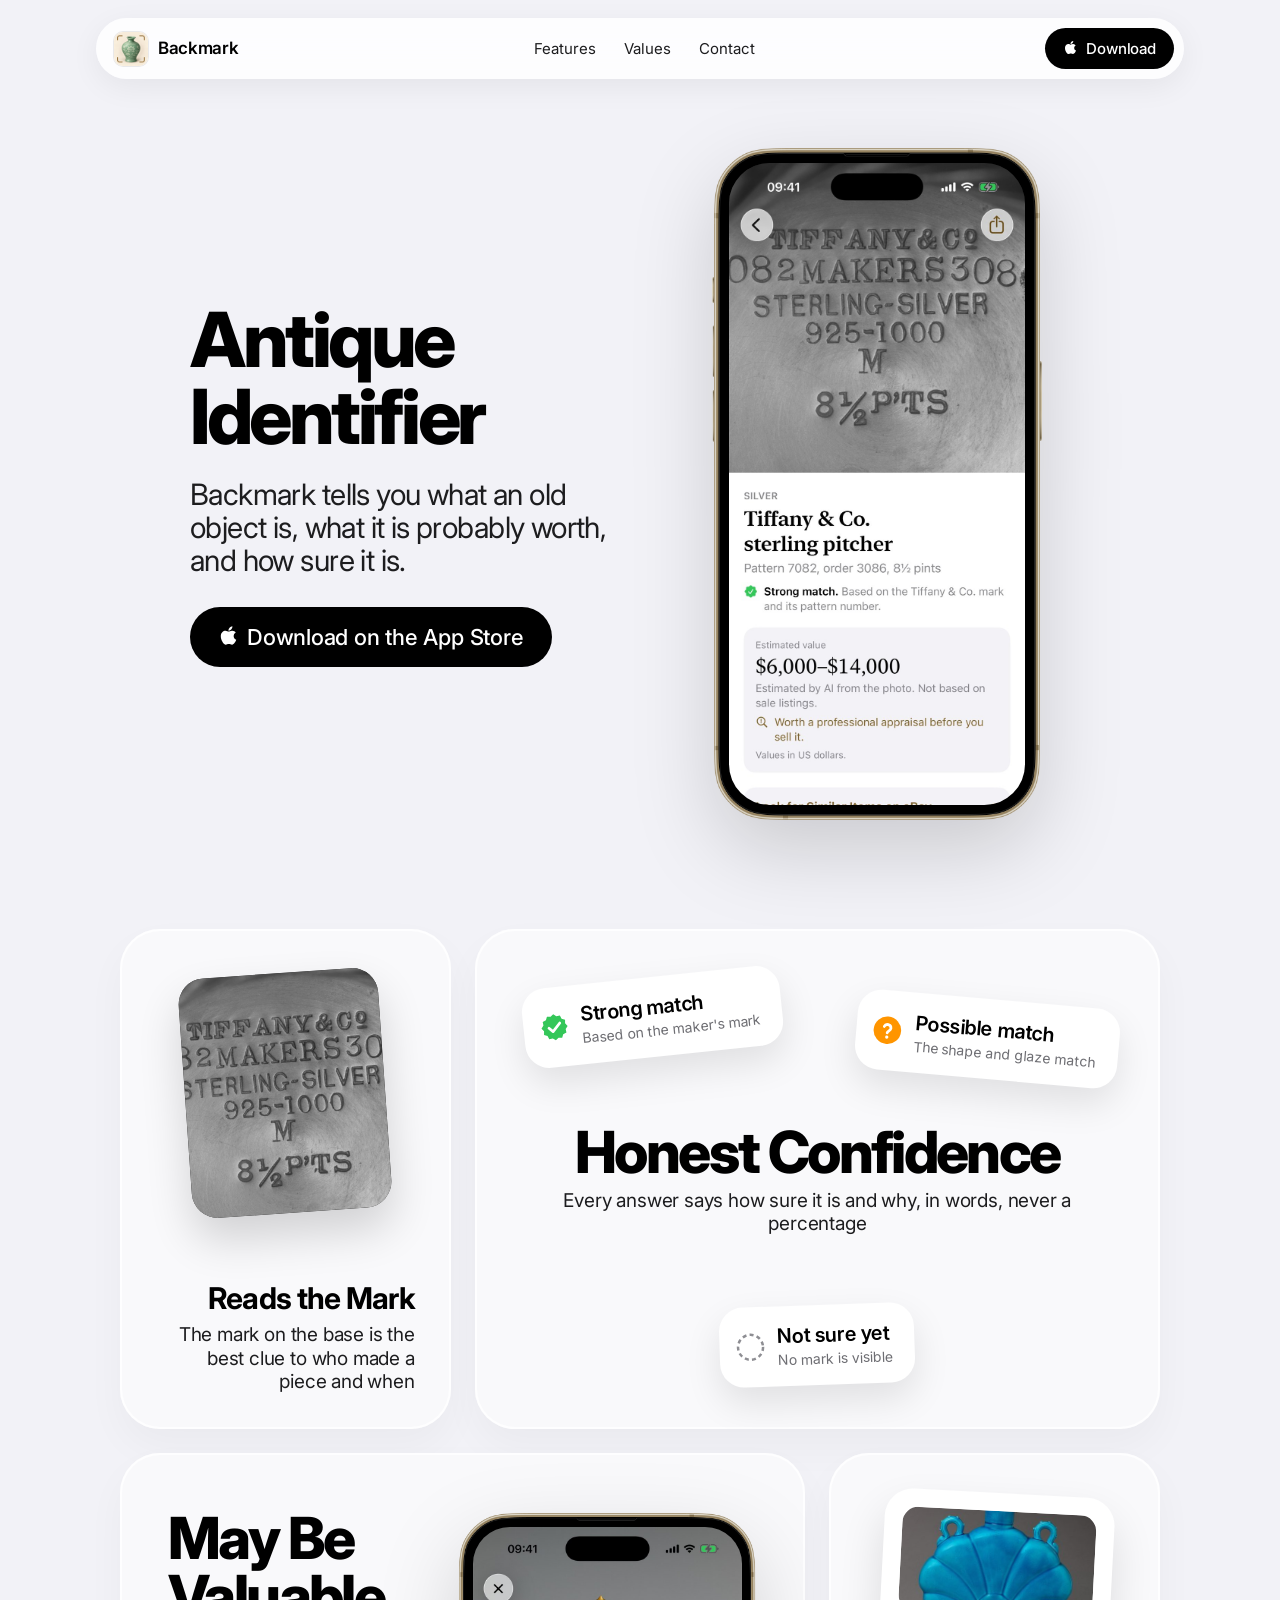
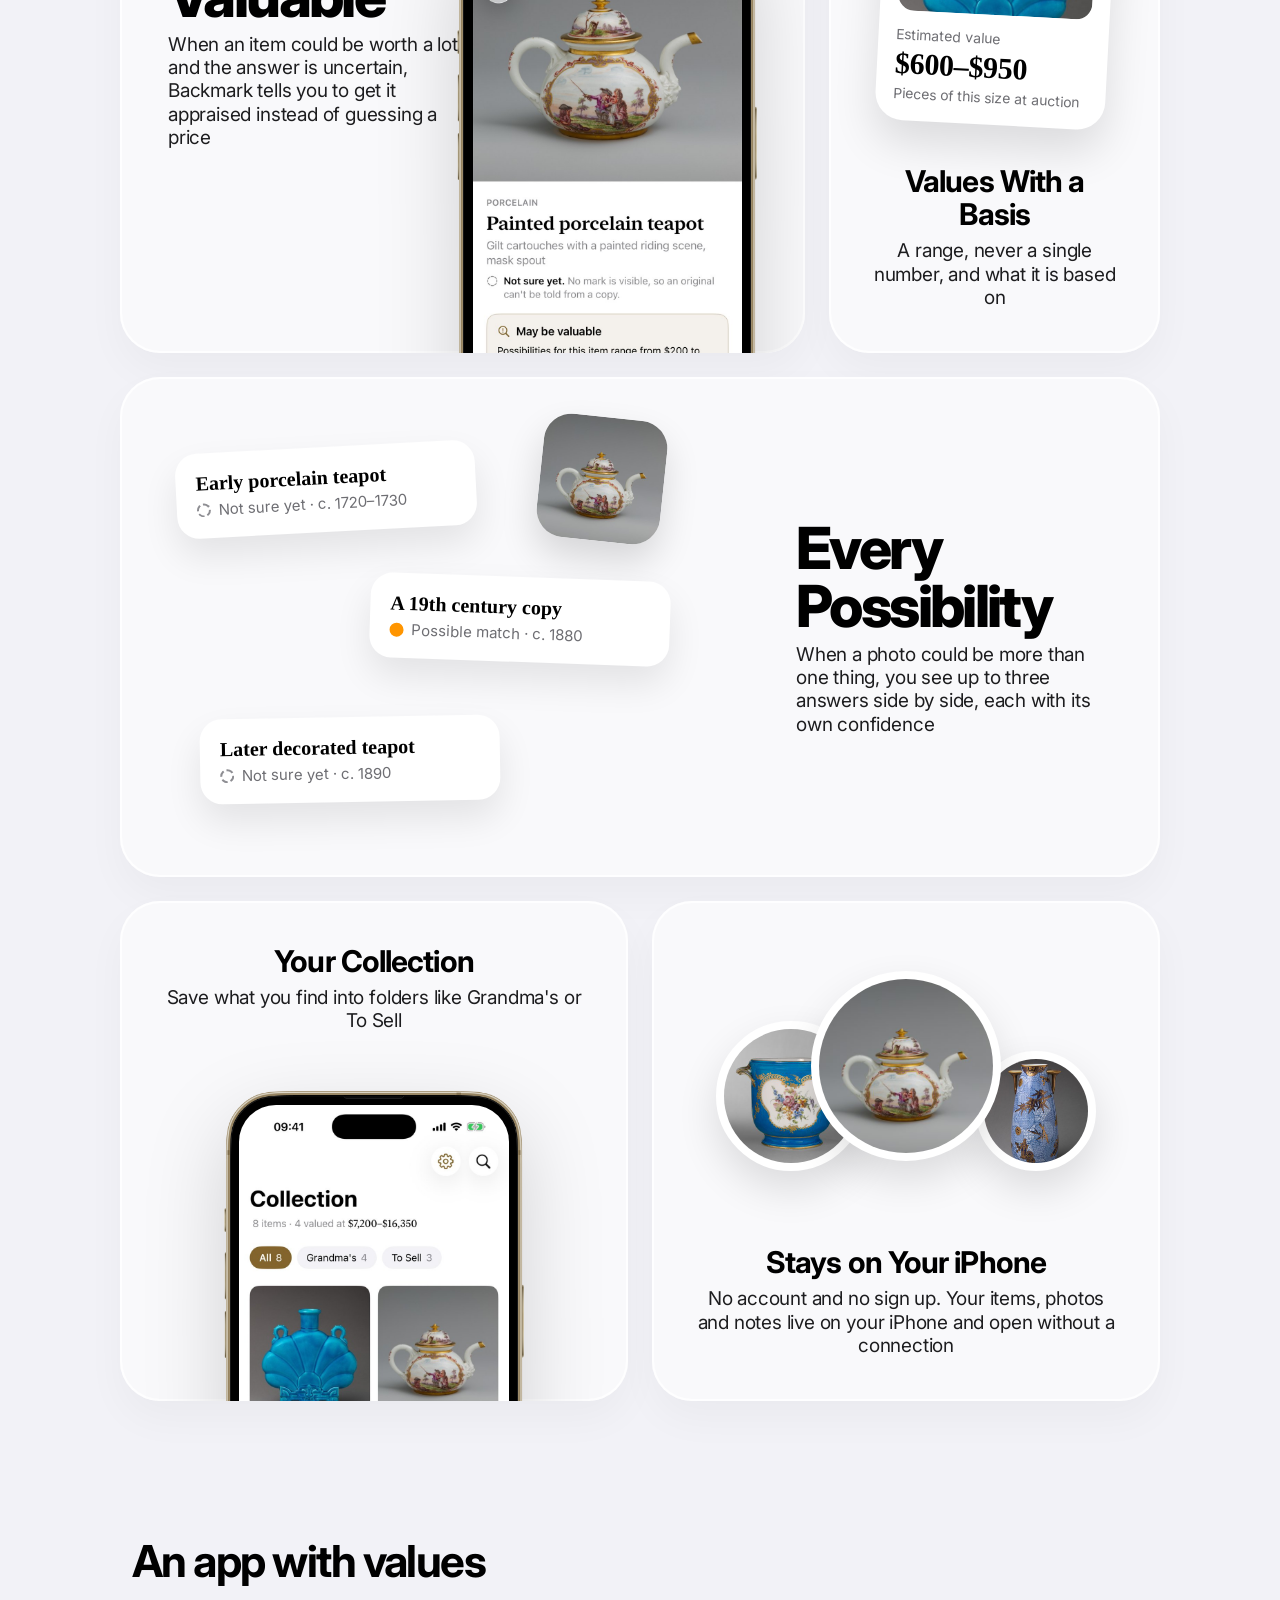
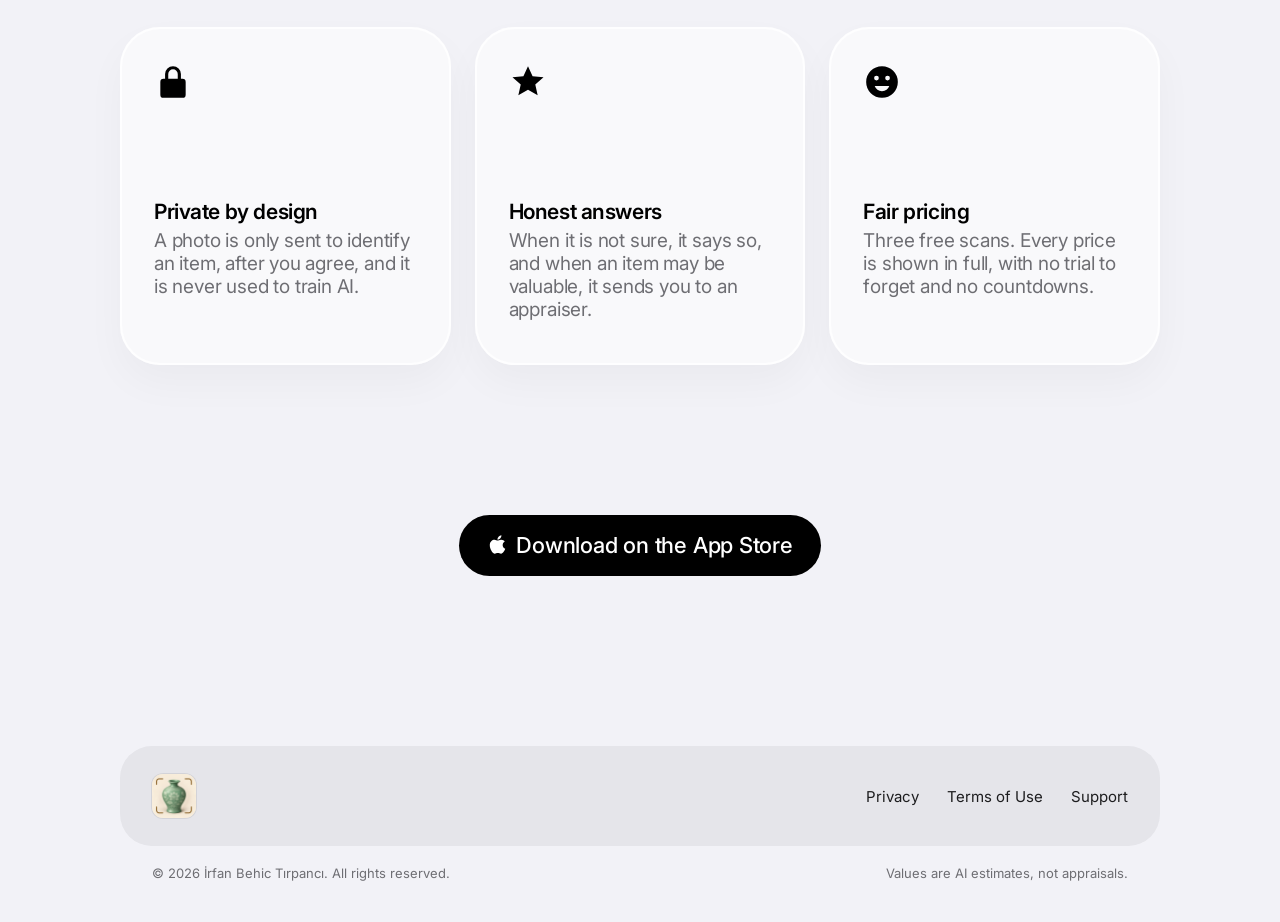
==== commit f1647304: "feat: update site for launch, real app icon, smaller nav and footer Backmark is live on the App Stor" ====
--- a/index.html
+++ b/index.html
@@ -31,10 +31,10 @@
       <a href="#values">Values</a>
       <a href="support/">Contact</a>
     </nav>
-    <span class="download nav__cta" role="img" aria-label="Coming soon to the App Store">
+    <a class="download nav__cta" href="https://apps.apple.com/app/id6812663428" target="_blank" rel="noopener" aria-label="Download Backmark on the App Store">
       <svg viewBox="0 0 384 512" aria-hidden="true"><path d="M318.7 268.7c-.2-36.7 16.4-64.4 50-84.8-18.8-26.9-47.2-41.7-84.7-44.6-35.5-2.8-74.3 20.7-88.5 20.7-15 0-49.4-19.7-76.4-19.7C63.3 141.2 4 184.8 4 273.5q0 39.3 14.4 81.2c12.8 36.7 59 126.7 107.2 125.2 25.2-.6 43-17.9 75.8-17.9 31.8 0 48.3 17.9 76.4 17.9 48.6-.7 90.4-82.5 102.6-119.3-65.2-30.7-61.7-90-61.7-91.9zm-56.6-164.2c27.3-32.4 24.8-61.9 24-72.5-24.1 1.4-52 16.4-67.9 34.9-17.5 19.8-27.8 44.3-25.6 71.9 26.1 2 49.9-11.4 69.5-34.3z"/></svg>
-      Coming Soon
-    </span>
+      Download
+    </a>
   </div>
 </header>
 
@@ -45,10 +45,10 @@
       <div class="reveal">
         <h1>Antique Identifier</h1>
         <p>Backmark tells you what an old object is, what it is probably worth, and how sure it is.</p>
-        <span class="download download--large" role="img" aria-label="Coming soon to the App Store">
+        <a class="download download--large" href="https://apps.apple.com/app/id6812663428" target="_blank" rel="noopener" aria-label="Download Backmark on the App Store">
           <svg viewBox="0 0 384 512" aria-hidden="true"><path d="M318.7 268.7c-.2-36.7 16.4-64.4 50-84.8-18.8-26.9-47.2-41.7-84.7-44.6-35.5-2.8-74.3 20.7-88.5 20.7-15 0-49.4-19.7-76.4-19.7C63.3 141.2 4 184.8 4 273.5q0 39.3 14.4 81.2c12.8 36.7 59 126.7 107.2 125.2 25.2-.6 43-17.9 75.8-17.9 31.8 0 48.3 17.9 76.4 17.9 48.6-.7 90.4-82.5 102.6-119.3-65.2-30.7-61.7-90-61.7-91.9zm-56.6-164.2c27.3-32.4 24.8-61.9 24-72.5-24.1 1.4-52 16.4-67.9 34.9-17.5 19.8-27.8 44.3-25.6 71.9 26.1 2 49.9-11.4 69.5-34.3z"/></svg>
-          Coming Soon
-        </span>
+          Download on the App Store
+        </a>
       </div>
       <div class="iphone hero__phone reveal" data-delay="120">
         <img class="bezel" src="assets/iphone.png" alt="" width="1022" height="2082">
@@ -170,10 +170,10 @@
   </section>
 
   <section class="closing">
-    <span class="download download--large" role="img" aria-label="Coming soon to the App Store">
+    <a class="download download--large" href="https://apps.apple.com/app/id6812663428" target="_blank" rel="noopener" aria-label="Download Backmark on the App Store">
       <svg viewBox="0 0 384 512" aria-hidden="true"><path d="M318.7 268.7c-.2-36.7 16.4-64.4 50-84.8-18.8-26.9-47.2-41.7-84.7-44.6-35.5-2.8-74.3 20.7-88.5 20.7-15 0-49.4-19.7-76.4-19.7C63.3 141.2 4 184.8 4 273.5q0 39.3 14.4 81.2c12.8 36.7 59 126.7 107.2 125.2 25.2-.6 43-17.9 75.8-17.9 31.8 0 48.3 17.9 76.4 17.9 48.6-.7 90.4-82.5 102.6-119.3-65.2-30.7-61.7-90-61.7-91.9zm-56.6-164.2c27.3-32.4 24.8-61.9 24-72.5-24.1 1.4-52 16.4-67.9 34.9-17.5 19.8-27.8 44.3-25.6 71.9 26.1 2 49.9-11.4 69.5-34.3z"/></svg>
-      Coming Soon
-    </span>
+      Download on the App Store
+    </a>
   </section>
 
 </main>
--- a/assets/style.css
+++ b/assets/style.css
@@ -49,27 +49,29 @@
   backdrop-filter: saturate(180%) blur(20px);
   box-shadow: 0 8px 30px rgba(0, 0, 0, 0.06);
 }
-.brand { display: inline-flex; align-items: center; gap: 12px; font-weight: 600; font-size: 20px; letter-spacing: -0.02em; text-decoration: none; }
-.brand img { width: 46px; height: 46px; border-radius: 11px; }
-.nav__links { display: flex; gap: 32px; }
-.nav__links a { text-decoration: none; font-size: 18px; color: var(--ink-2); }
+.brand { display: inline-flex; align-items: center; gap: 10px; font-weight: 600; font-size: 17px; letter-spacing: -0.02em; text-decoration: none; }
+.brand img { width: 34px; height: 34px; border-radius: 9px; box-shadow: 0 0 0 1px rgba(0, 0, 0, 0.08); }
+.nav__links { display: flex; gap: 28px; }
+.nav__links a { text-decoration: none; font-size: 15px; color: var(--ink-2); }
 .nav__cta { justify-self: end; }
 
 .download {
-  display: inline-flex; align-items: center; gap: 9px;
-  padding: 12px 22px; border-radius: 999px;
+  display: inline-flex; align-items: center; gap: 8px;
+  padding: 10px 18px; border-radius: 999px;
   background: #000; color: #fff; text-decoration: none;
-  font-weight: 500; font-size: 18px; letter-spacing: -0.01em; white-space: nowrap;
-}
-.download svg { width: 18px; height: 18px; fill: currentColor; margin-top: -3px; }
+  font-weight: 500; font-size: 15px; letter-spacing: -0.01em; white-space: nowrap;
+}
+.download svg { width: 15px; height: 15px; fill: currentColor; margin-top: -2px; }
 .download--large { padding: 15px 28px; font-size: 22px; }
 .download--large svg { width: 21px; height: 21px; }
 
 @media (max-width: 760px) {
-  .nav__bar { grid-template-columns: 1fr auto; }
+  .nav__bar { grid-template-columns: 1fr auto; padding: 6px 6px 6px 12px; }
   .nav__links { display: none; }
-  .brand img { width: 38px; height: 38px; }
-  .download { font-size: 16px; padding: 10px 18px; }
+  .brand { font-size: 15px; }
+  .brand img { width: 30px; height: 30px; }
+  .download { font-size: 13px; padding: 8px 14px; gap: 6px; }
+  .download svg { width: 13px; height: 13px; }
 }
 
 /* Hero */
@@ -227,13 +229,19 @@
 
 .footer__bar {
   display: flex; align-items: center; justify-content: space-between; gap: 20px;
-  padding: 36px; border-radius: 40px; background: var(--footer);
-}
-.footer__bar img { width: 62px; height: 62px; border-radius: 14px; }
-.footer__links { display: flex; flex-wrap: wrap; gap: 36px; }
-.footer__links a { text-decoration: none; font-size: 19px; color: var(--ink-2); }
-.footer__note { display: flex; justify-content: space-between; flex-wrap: wrap; gap: 8px; padding: 22px 36px 48px; font-size: 18px; color: var(--muted); }
-@media (max-width: 600px) { .footer__bar { flex-direction: column; align-items: flex-start; } .footer__links { gap: 22px; } }
+  padding: 28px 32px; border-radius: 32px; background: var(--footer);
+}
+.footer__bar img { width: 44px; height: 44px; border-radius: 11px; box-shadow: 0 0 0 1px rgba(0, 0, 0, 0.08); }
+.footer__links { display: flex; flex-wrap: wrap; gap: 28px; }
+.footer__links a { text-decoration: none; font-size: 15px; color: var(--ink-2); }
+.footer__note { display: flex; justify-content: space-between; flex-wrap: wrap; gap: 8px; padding: 18px 32px 40px; font-size: 13px; color: var(--muted); }
+@media (max-width: 600px) {
+  .footer__bar { flex-direction: column; align-items: flex-start; padding: 24px; gap: 18px; }
+  .footer__bar img { width: 38px; height: 38px; }
+  .footer__links { gap: 18px; }
+  .footer__links a { font-size: 14px; }
+  .footer__note { font-size: 12px; padding: 16px 24px 36px; }
+}
 
 /* Legal pages */
 
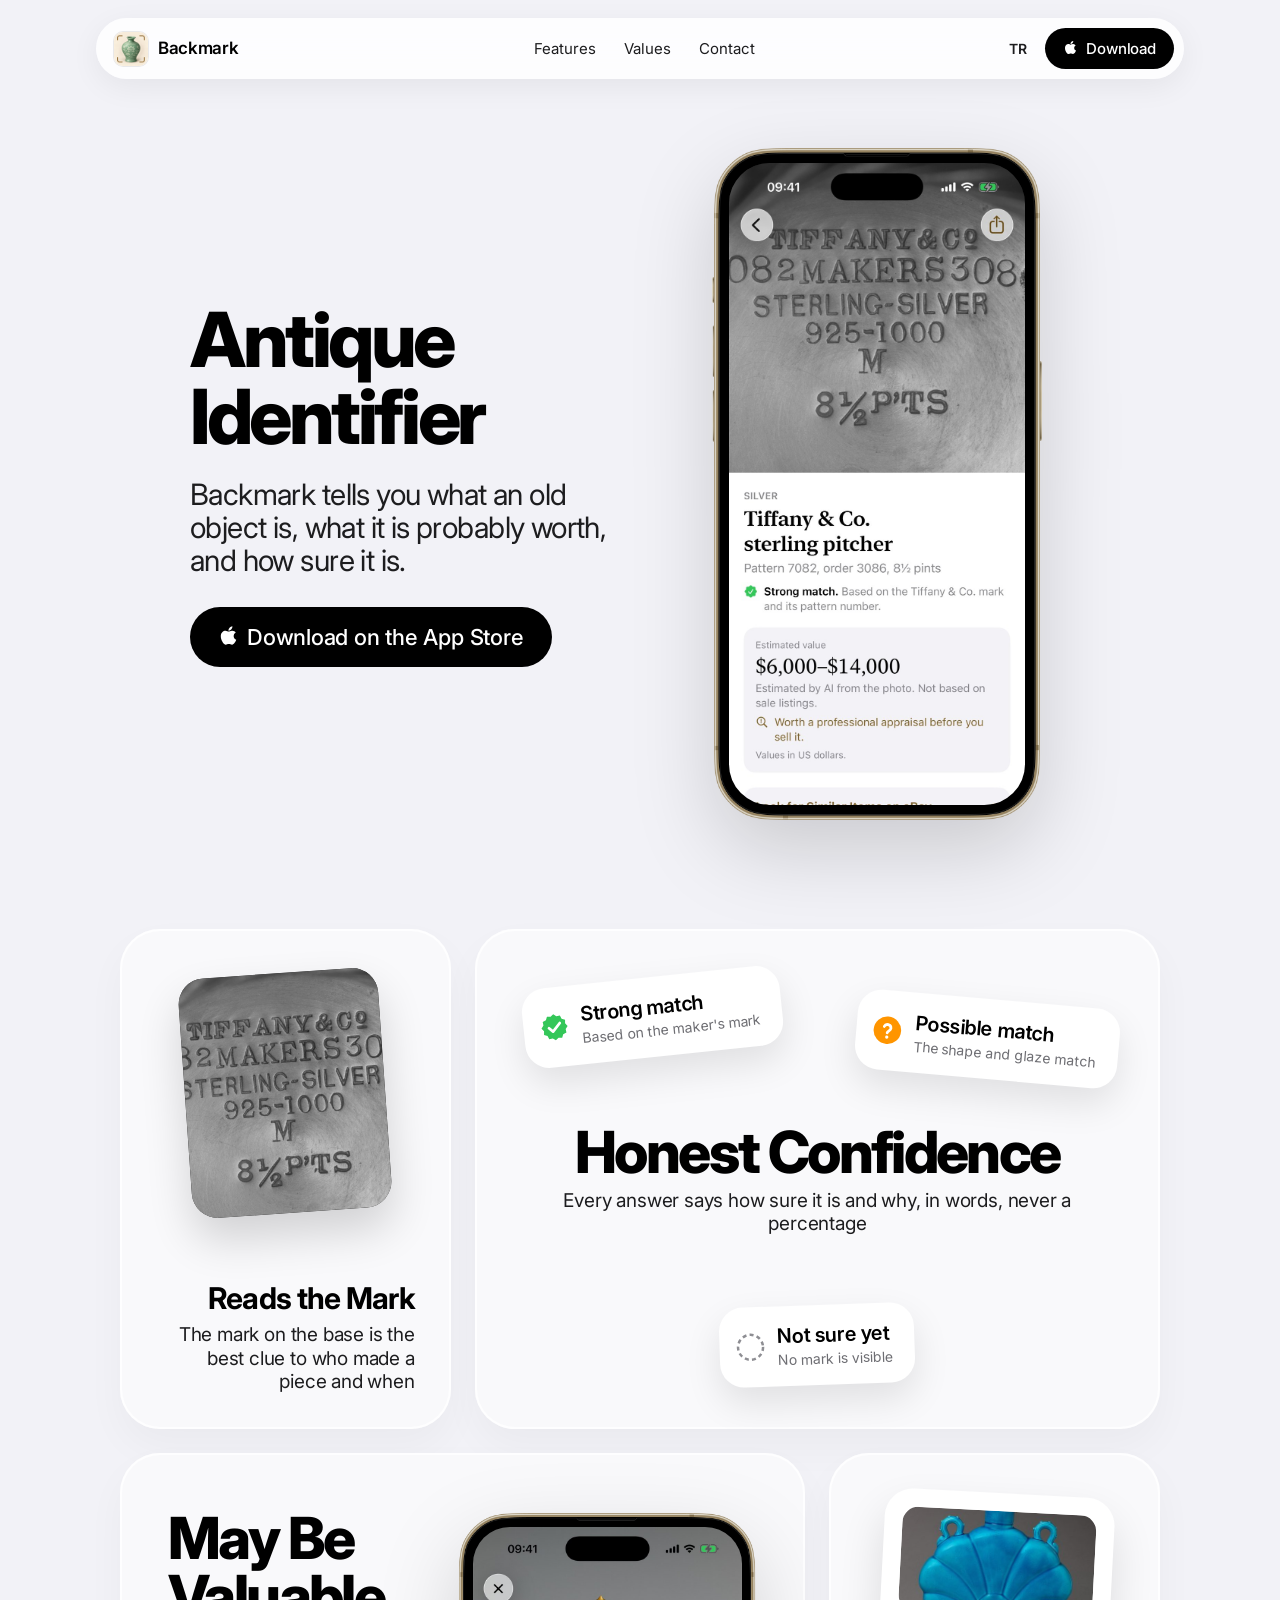
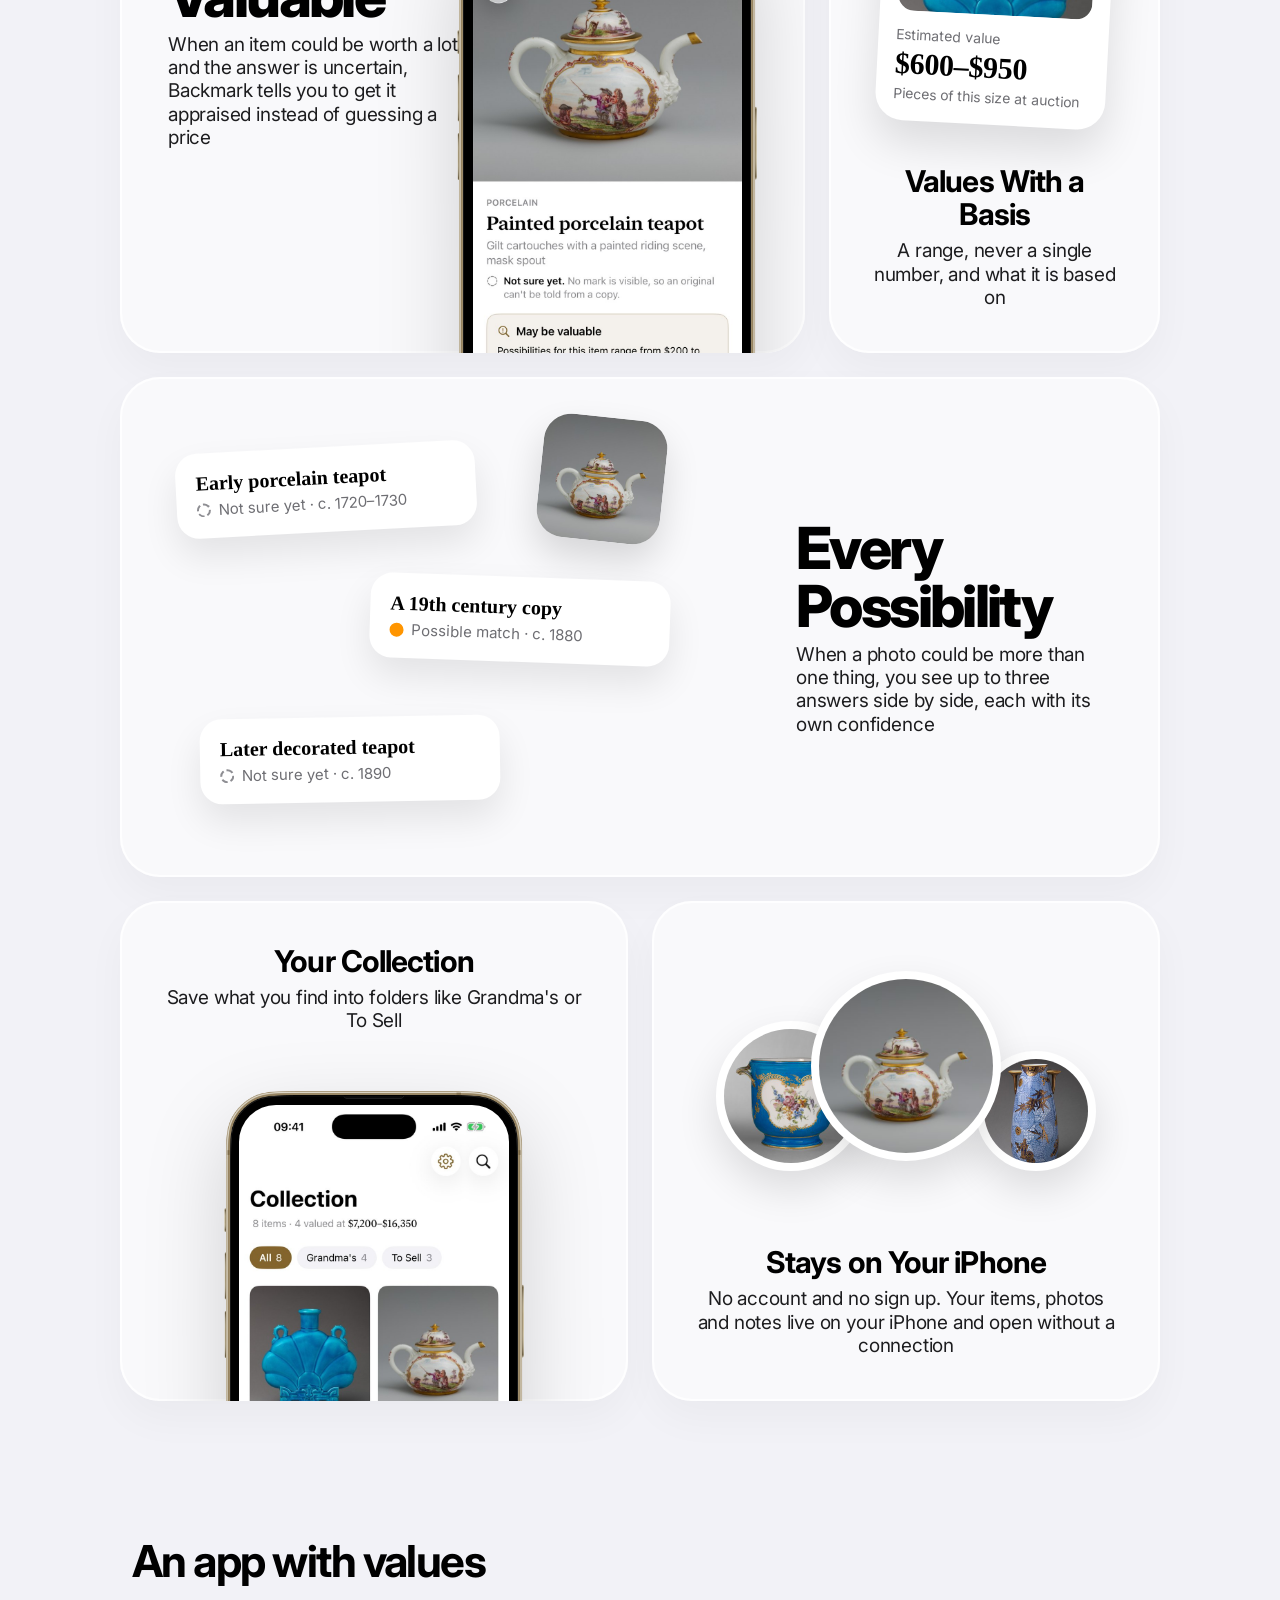
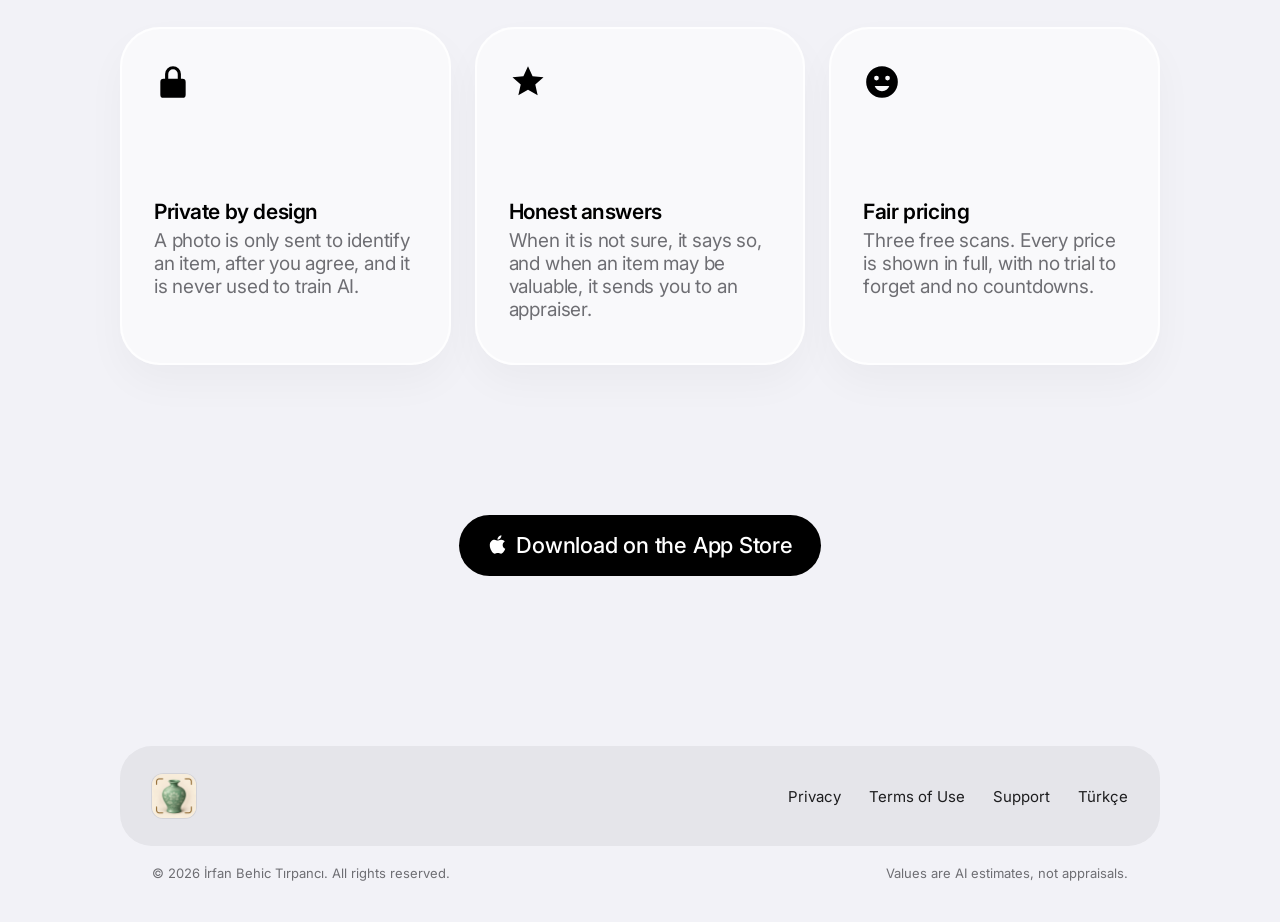
==== commit b3993960: "feat: add Turkish pages with a KVKK notice and a language switch Co-Authored-By: Claude Opus 5.5 <no" ====
--- a/index.html
+++ b/index.html
@@ -13,6 +13,9 @@
 <meta property="og:url" content="https://irfanbehic.github.io/backmark/">
 <meta property="og:image" content="https://irfanbehic.github.io/backmark/assets/icon-512.png">
 <meta name="twitter:card" content="summary">
+<link rel="alternate" hreflang="en" href="https://irfanbehic.github.io/backmark/">
+<link rel="alternate" hreflang="tr" href="https://irfanbehic.github.io/backmark/tr/">
+<link rel="alternate" hreflang="x-default" href="https://irfanbehic.github.io/backmark/">
 <link rel="icon" href="assets/icon-180.png" type="image/png">
 <link rel="apple-touch-icon" href="assets/icon-180.png">
 <link rel="preconnect" href="https://fonts.googleapis.com">
@@ -31,10 +34,13 @@
       <a href="#values">Values</a>
       <a href="support/">Contact</a>
     </nav>
-    <a class="download nav__cta" href="https://apps.apple.com/app/id6812663428" target="_blank" rel="noopener" aria-label="Download Backmark on the App Store">
-      <svg viewBox="0 0 384 512" aria-hidden="true"><path d="M318.7 268.7c-.2-36.7 16.4-64.4 50-84.8-18.8-26.9-47.2-41.7-84.7-44.6-35.5-2.8-74.3 20.7-88.5 20.7-15 0-49.4-19.7-76.4-19.7C63.3 141.2 4 184.8 4 273.5q0 39.3 14.4 81.2c12.8 36.7 59 126.7 107.2 125.2 25.2-.6 43-17.9 75.8-17.9 31.8 0 48.3 17.9 76.4 17.9 48.6-.7 90.4-82.5 102.6-119.3-65.2-30.7-61.7-90-61.7-91.9zm-56.6-164.2c27.3-32.4 24.8-61.9 24-72.5-24.1 1.4-52 16.4-67.9 34.9-17.5 19.8-27.8 44.3-25.6 71.9 26.1 2 49.9-11.4 69.5-34.3z"/></svg>
-      Download
-    </a>
+    <div class="nav__end">
+      <a class="lang" href="tr/" hreflang="tr" lang="tr" aria-label="Türkçe">TR</a>
+      <a class="download nav__cta" href="https://apps.apple.com/app/id6812663428" target="_blank" rel="noopener" aria-label="Download Backmark on the App Store">
+        <svg viewBox="0 0 384 512" aria-hidden="true"><path d="M318.7 268.7c-.2-36.7 16.4-64.4 50-84.8-18.8-26.9-47.2-41.7-84.7-44.6-35.5-2.8-74.3 20.7-88.5 20.7-15 0-49.4-19.7-76.4-19.7C63.3 141.2 4 184.8 4 273.5q0 39.3 14.4 81.2c12.8 36.7 59 126.7 107.2 125.2 25.2-.6 43-17.9 75.8-17.9 31.8 0 48.3 17.9 76.4 17.9 48.6-.7 90.4-82.5 102.6-119.3-65.2-30.7-61.7-90-61.7-91.9zm-56.6-164.2c27.3-32.4 24.8-61.9 24-72.5-24.1 1.4-52 16.4-67.9 34.9-17.5 19.8-27.8 44.3-25.6 71.9 26.1 2 49.9-11.4 69.5-34.3z"/></svg>
+        Download
+      </a>
+    </div>
   </div>
 </header>
 
@@ -185,6 +191,7 @@
       <a href="privacy/">Privacy</a>
       <a href="terms/">Terms of Use</a>
       <a href="support/">Support</a>
+      <a href="tr/" hreflang="tr" lang="tr">Türkçe</a>
     </nav>
   </div>
   <div class="footer__note">
--- a/assets/style.css
+++ b/assets/style.css
@@ -272,3 +272,10 @@
 }
 
 :focus-visible { outline: 3px solid var(--brass); outline-offset: 3px; border-radius: 10px; }
+
+/* Language switch (24 Sep 2026) */
+.nav__end { justify-self: end; display: inline-flex; align-items: center; gap: 14px; }
+.nav__end .nav__cta { justify-self: auto; }
+.lang { text-decoration: none; font-size: 14px; font-weight: 600; color: var(--ink-2); padding: 6px 4px; }
+.lang:hover { color: #000; }
+@media (max-width: 760px) { .nav__end { gap: 8px; } .lang { font-size: 13px; } }
